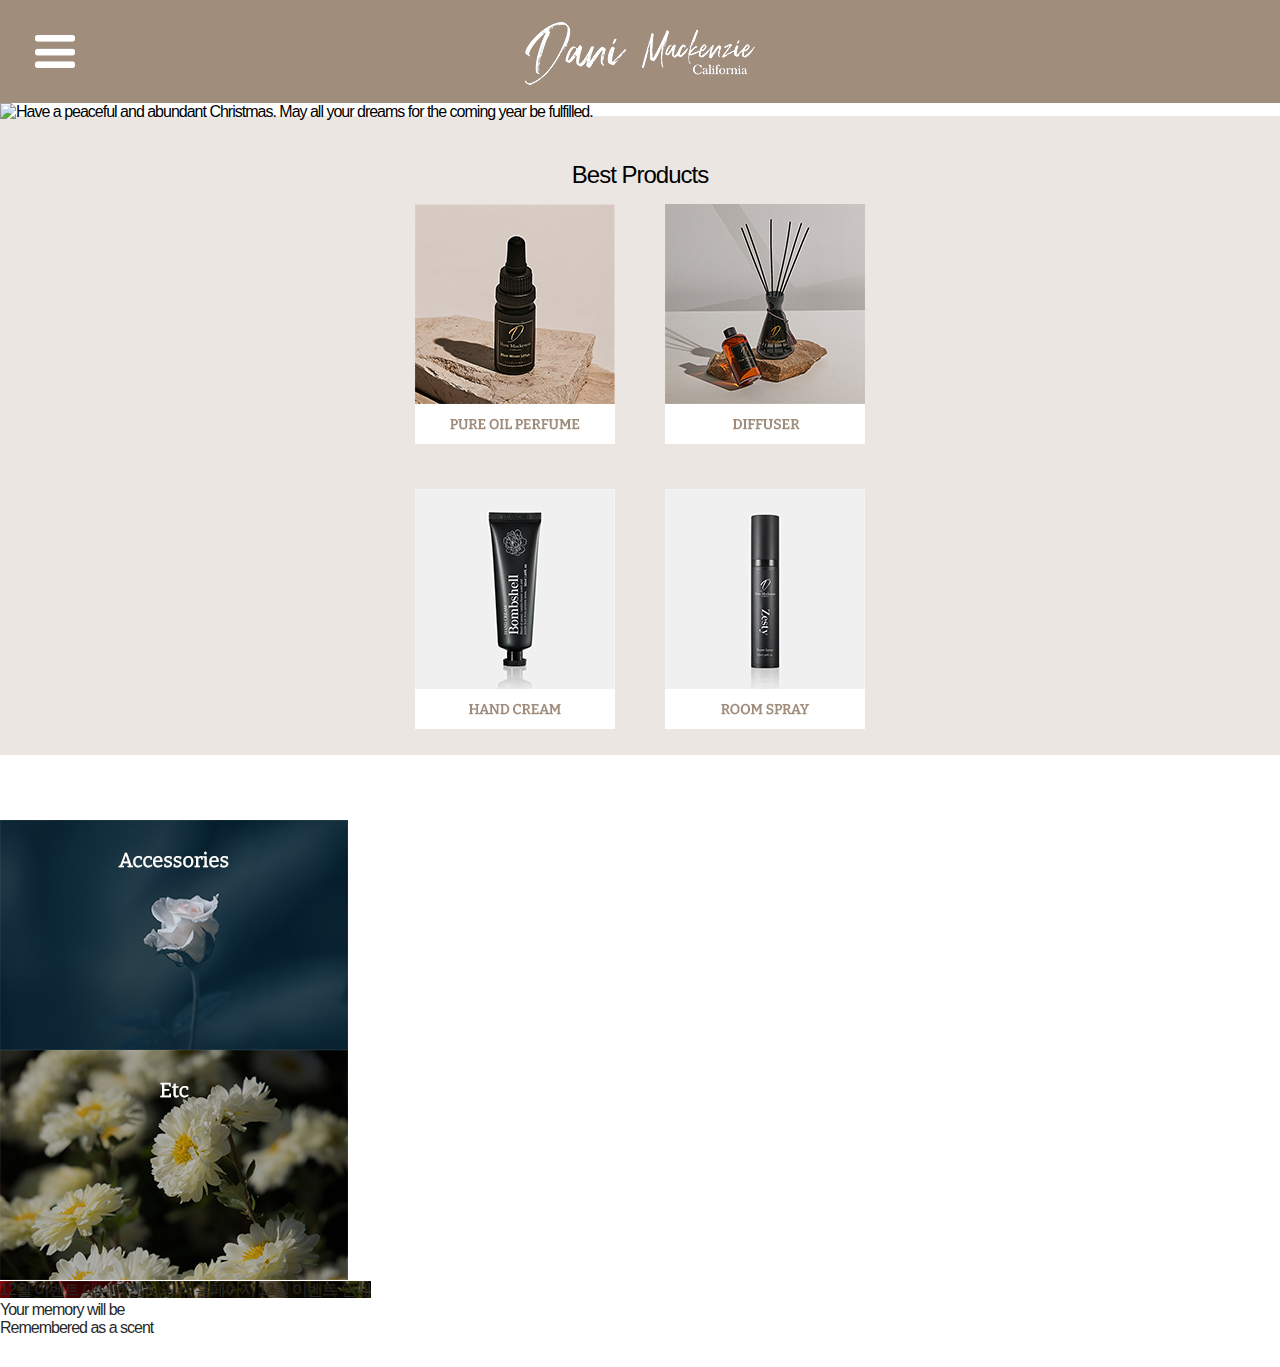
==== index.html @ 27be60c7 "첫 커밋" ====
<!DOCTYPE html>
<html lang="ko">
<head>
    <meta charset="UTF-8">
    <meta http-equiv="X-UA-Compatible" content="IE=edge">
    <meta name="viewport" content="width=device-width, initial-scale=1.0">
    <title>대니멕켄지 Dani Mackenzie</title>
    <link rel="stylesheet" type="text/css" href="css/css_reset.css">
    <link rel="stylesheet" type="text/css" href="css/main.css">
</head>
<body>
    <header id="header" class="header">
        <h1 class="logo"><a href="#">대니멕켄지</a></h1>

        <div class="gnb_wrap">
            <nav class="gnb">
                <h2 class="hide">주요메뉴</h2>
                <ul class="menu">
                    <li><a class="gnb1" href="#">SHOP</a>
                        <ul id="shop_cate">
                            <li><a href="#">Pure Oil Perfume</a></li>
                            <li><a href="#">Perfume Sampler</a></li>
                            <li><a href="#">Candles</a></li>
                            <li><a href="#">Diffuser</a></li>
                            <li><a href="#">Accessories</a></li>
                            <li><a href="#">Etc</a></li>
                            <li><a href="#">Special</a></li>
                        </ul>
                    </li>
                    <!-- <li class="more"><a href="#">더보기</a></li> -->

                    <li class="gnb2"><a href="#">STORE</a></li>
                    <li class="gnb2"><a href="#">EVENT</a></li>
                    <li class="gnb2"><a href="#">Q&A</a></li>
                </ul>
                <h2 class="hide">사용자 메뉴</h2>
                <ul class="user_menu">
                    <li><a href="#">LOGIN</a></li>
                    <li><a href="#">JOIN</a></li>
                    <li><a href="#">CART</a></li>
                    <li><a href="#">ORDER</a></li>
                </ul>

                <div class="search_box1">
                    <form name="" action="" method="">
                        <fieldset>
                            <legend class="hide">검색</legend>
                            <label for="sch_txt" class="hide">입력</label>
                            <input type="text" name="sch_txt" id="sch_txt">
                            <button type="button">검색</button>
                        </fieldset>
                    </form>
                </div>
                <a href="#none" class="gnb_exit">메뉴 닫기</a>
            </nav>
        </div>
        <a href="#none" class="gnb_btn">메뉴 열기</a>
        <!-- <section class="fixed_menu">
            <h2 class="hide">편의 메뉴</h2>
            <ul>
                <li><a href="#">메뉴 열기</a></li>
                <li><a href="#">홈</a></li>
                <li><a href="#">찜 목록</a></li>
                <li><a href="#">마이페이지</a></li>
            </ul>
        </section> -->

        <div class="search_box2">
            <form name="" action="" method="">
                <fieldset>
                    <legend class="hide">검색</legend>
                    <label for="sch2_txt" class="hide">입력</label>
                    <input type="text" name="sch2_txt" id="sch2_txt">
                    <button type="button">검색</button>
                    <div class="popular">
                        <strong>인기검색어</strong>
                        <p>
                            <a href="#">#오일</a>
                            <a href="#">#향수</a>
                            <a href="#">#메디캔들</a>
                            <a href="#">#미들캔들</a>
                            <a href="#">#디퓨저</a>
                            <a href="#">#대니멕켄지 밤쉘</a>
                        </p>
                    </div>
                    <a class="sch_exit" href="#">검색창 닫기</a>
                </fieldset>
            </form>
        </div>
        <div class="sch_menu">
            <a class="search" href="#">검색창 열기</a>
            <a class="cart" href="#">장바구니</a>
        </div>
    </header>

    <main id="content" class="content">
        <div class="main_image">
        <h2 class="hide">주요소식</h2>
        <img src="images/main_image.png" alt="Have a peaceful and abundant Christmas.
        May all your dreams for the coming year be fulfilled.">
            <!-- <p>Have a peaceful and abundant Christmas.
            May all your dreams for the coming year be fulfilled.</p> -->
        </div>

        <h2 class="hide">상품 카테고리</h2>
            <section class="b_prod">
                <h3 class="bp">Best Products</h3>
                <ul>
                    <li class="bp_1"><a href="#">PURE OIL PERFUME</a></li>
                    <li class="bp_2"><a href="#">DIFFUSER</a></li>
                    <li class="bp_3"><a href="#">HAND CREAM</a></li>
                    <li class="bp_4"><a href="#">ROOM SPRAY</a></li>
                </ul>
            </section>
        <section class="e_prod">
            <h3 class="hide">Etc Products</h3>
            <ul>
                <li class="ep_1"><a href="#">Accessories</a></li>
                <li class="ep_2"><a href="#">Etc</a></li>
            </ul>
        </section>

        <!-- div section으로 바꾸기, 이벤트 ul태그로 바꾸기 -->
        <div class="event">
        <h2 class="hide">이벤트</h2>
            <a href="#">12월 이벤트
            대니멕켄지 공식 홈페이지 12월 이벤트 안내</a>
        </div>

        <div class="b_story">
        <h2 class="hide">브랜드 스토리</h2>
            <a href="#">
            Your memory will be<br>
            Remembered as a scent</a>
        </div>
    </main>

    <footer id="footer" class="footer">
        <div class="customer">
            <h2 class="hide">고객센터</h2>
            <p>
                TEL. 02 1522 0805<br>

                MON ~ THU : 10:00 ~ 16:30<br>
                FRI : 10:00 ~ 15:30<br>
                LUNCH : 12:00 ~ 13:30<br>
                OFF : SAT, SUN, HOLIDAY
            </p>
        </div>
        
        <div class="f_info">
        <h2 class="hide">회사 정보</h2>
            <p>Company : 주식회사 예담아이엔씨</p>
            <p>CEO : 최은경</p>
            <p>Business : 734-87-00332</p>
            <address>Address : 서울특별시 성동구 연무장5가길 7 (성수동2가)</address>
            <p>반품주소 : 서울특별시 성동구 연무장5가길 7 성수역 현대테라스타워 지하 105호</p>
            <p>입금정보 : 우리은행 1005 403 351405 / (주)예담아이엔씨</p>
            <p>통신판매업신고번호 : 제2022-서울성동-00773호 개인정보관리자 : admin@yedamkorea.com</p>
            <p>고객센터 : 02-1522-0805 / 제휴문의 : dana@yedamkorea.com</p>
            <p>Copyright(c) yedamkorea.All rights reserved.</p>
        </div>

        <section class="f_link">
            <h3 class="hide">사이트 이용약관</h3>
            <ul>
                <li><a href="#">회사소개</a></li>
                <li><a href="#">공지사항</a></li>
                <li><a href="#">서비스이용약관</a></li>
                <li><a href="#">개인정보취급방침</a></li>
                <li><a href="#">사이트맵</a></li>
            </ul>
        </section>

        <section class="sns">
            <h3 class="hide">sns</h3>
            <ul>
                <li><a href="#">페이스북</a></li>
                <li><a href="#">인스타그램</a></li>
                <li><a href="#">네이버 블로그</a></li>
                <li><a href="#">카카오톡 채널</a></li>
            </ul>
        </section>
    </footer>
</body>
</html>
---- css/main.css ----
.footer{
    display:none;
}
/* 모바일 */
.header{
    /* width:767px; */
    height:103px;
    border-top:2px solid#a08d7c;
    box-sizing:border-box;
    background:#a08d7c;
    margin:auto;
    position:relative
}
.logo{
    width:230px;
    height:63px;
    margin:20px auto 0;
}
.logo a{
    display:block;
    width:230px;
    height:63px;
    background:url(../images/m_logo.png)no-repeat;
    text-indent:-9999px
}
.gnb_wrap{
    position:absolute;
    width:100%;
    height:900px;
    left:0;top:-2px;
    background:#d6c9c1;
    z-index:10;
    /* 숨기기 */
    display:none
}
.gnb_btn{
    width:40px;
    height:33px;
    background:url(../images/menu.png)no-repeat;
    text-indent:-9999px;
    position:absolute;
    left:35px;top:33px;
}
.gnb{
    margin-top:207px;
    margin-left:35px;
    margin-right:35px;
}
.gnb a{
    color:#fff
}
.menu li{
    margin-left:53px;
    font-size:26px;
    font-weight:500;
}
#shop_cate a{
    margin-left:35px;
    font-size:16px;
    color:#a08d7c;
}
.gnb2{
    margin-top:30px;
}
.user_menu{
    font-size:18px;
    font-weight:500;
    margin-top:-600px;
}
.user_menu li{
    float:left;
    margin-right:30px;
}
.search_box1{
    clear:both
}
.search_box1 fieldset{
    border:none;
    padding:0;
}
.search_box1 button{
    width:30px;
    height:30px;
    background:url(../images/search.png)no-repeat;
    text-indent:-9999px;
    border:0 none;
    position:relative;
    top:-40px;
    float:right;
}
.search_box1 input{
    margin-top:60px;
    width:100%;
    height:40px;
    font-size:14px;
    box-sizing:border-box;
    background:#d6c9c1;
    border:0 none;
    border-bottom:2px solid#fff;
    outline:0 none
}
.gnb_exit{
    display:block;
    width:35px;
    height:35px;
    background:url(../images/exit.png)no-repeat;
    text-indent:-9999px;
    position:relative;
    top:-160px;
    float:right;
}

.search_box2{
    width:100%;
    margin-top:18px;
}
.search_box2 form{
    width:100%;
    height:210px;
    background:#fff;
    /* 숨기기 */
    display:none;
}
.search_box2 fieldset{
    border:none;
    padding:0;
    margin-left:60px;
    margin-right:60px;
}
.search_box2 input{
    width:100%;
    height:40px;
    font-size:14px;
    box-sizing:border-box;
    border:0 none;
    border-bottom:2px solid#000;
    outline:0 none;
    margin-top:60px;

}
.search_box2 button{
    width:30px;
    height:30px;
    background:url(../images/search_black.png)no-repeat;
    text-indent:-9999px;
    border:0 none;
    /* margin-left:10px; */
    cursor:pointer;
    float:right;
    position:relative;
    top:-35px;
}
.popular{
    margin-top:20px;
    margin-left:60px;
}
.popular p{
    margin-top:10px;
}
.popular a{
    margin-left:20px;
}
.sch_exit{
    display:block;
    width:20px;
    height:20px;
    background:url(../images/exit_black.png)no-repeat;
    text-indent:-9999px;
    background-size:cover;
    position:absolute;
    margin-top:-155px;
    right:35px
}
.sch_menu{
    position:relative;
    top:-275px;
    float:right;
}
.search{
    display:block;
    width:30px;
    height:30px;
    background:url(../images/search.png)no-repeat;
    text-indent:-9999px;
    border:0 none;
    cursor:pointer;
    margin-right:30px;
    float:left;
}
.cart{
    display:block;
    width:30px;
    height:30px;
    background:url(../images/m_cart.png)no-repeat;
    text-indent:-9999px;
    float:left;
    margin-right:35px;
}
.content{
    clear:both;
    width:100%;
    margin:auto;
    position: relative;
    top:-30px
}
.main_image img{
    width:100%
}
.b_prod{
    width:100%;
    height:639px;
    background:#ece6e3;
    margin-top:-5px;
    margin-bottom:65px;
}
.b_prod h3{
    padding:45px 0 15px 0;
    font-size:24px;
    font-weight:500;
    text-align:center
}
.b_prod ul{
    width:450px;
    margin:auto;
}
.bp_1{
    width:200px;
    height:240px;
    background:url(../images/bp_1.jpg)no-repeat;
    text-indent:-9999px;
    margin-right:50px;
    float:left
}
.bp_2{
    width:200px;
    height:240px;
    background:url(../images/bp_2.jpg)no-repeat;
    text-indent:-9999px;
    float:left
}
.bp_3{
    width:200px;
    height:240px;
    background:url(../images/bp_3.jpg)no-repeat;
    text-indent:-9999px;
    margin-top:45px;
    margin-right:50px;
    float:left
}
.bp_4{
    width:200px;
    height:240px;
    background:url(../images/bp_4.jpg)no-repeat;
    text-indent:-9999px;
    margin-top:45px;
    float:left
}
.ep_1{
    width:348px;
    height:230px;
    background:url(../images/ep_1.jpg)no-repeat;
    text-indent:-9999px;
}
.ep_2{
    width:348px;
    height:230px;
    background:url(../images/ep_2.jpg)no-repeat;
    text-indent:-9999px;
}
.event a{
    width:696px;
    height:451px;
    background:url(../images/event1.jpg)no-repeat;
    text-indent:-9999px;
}
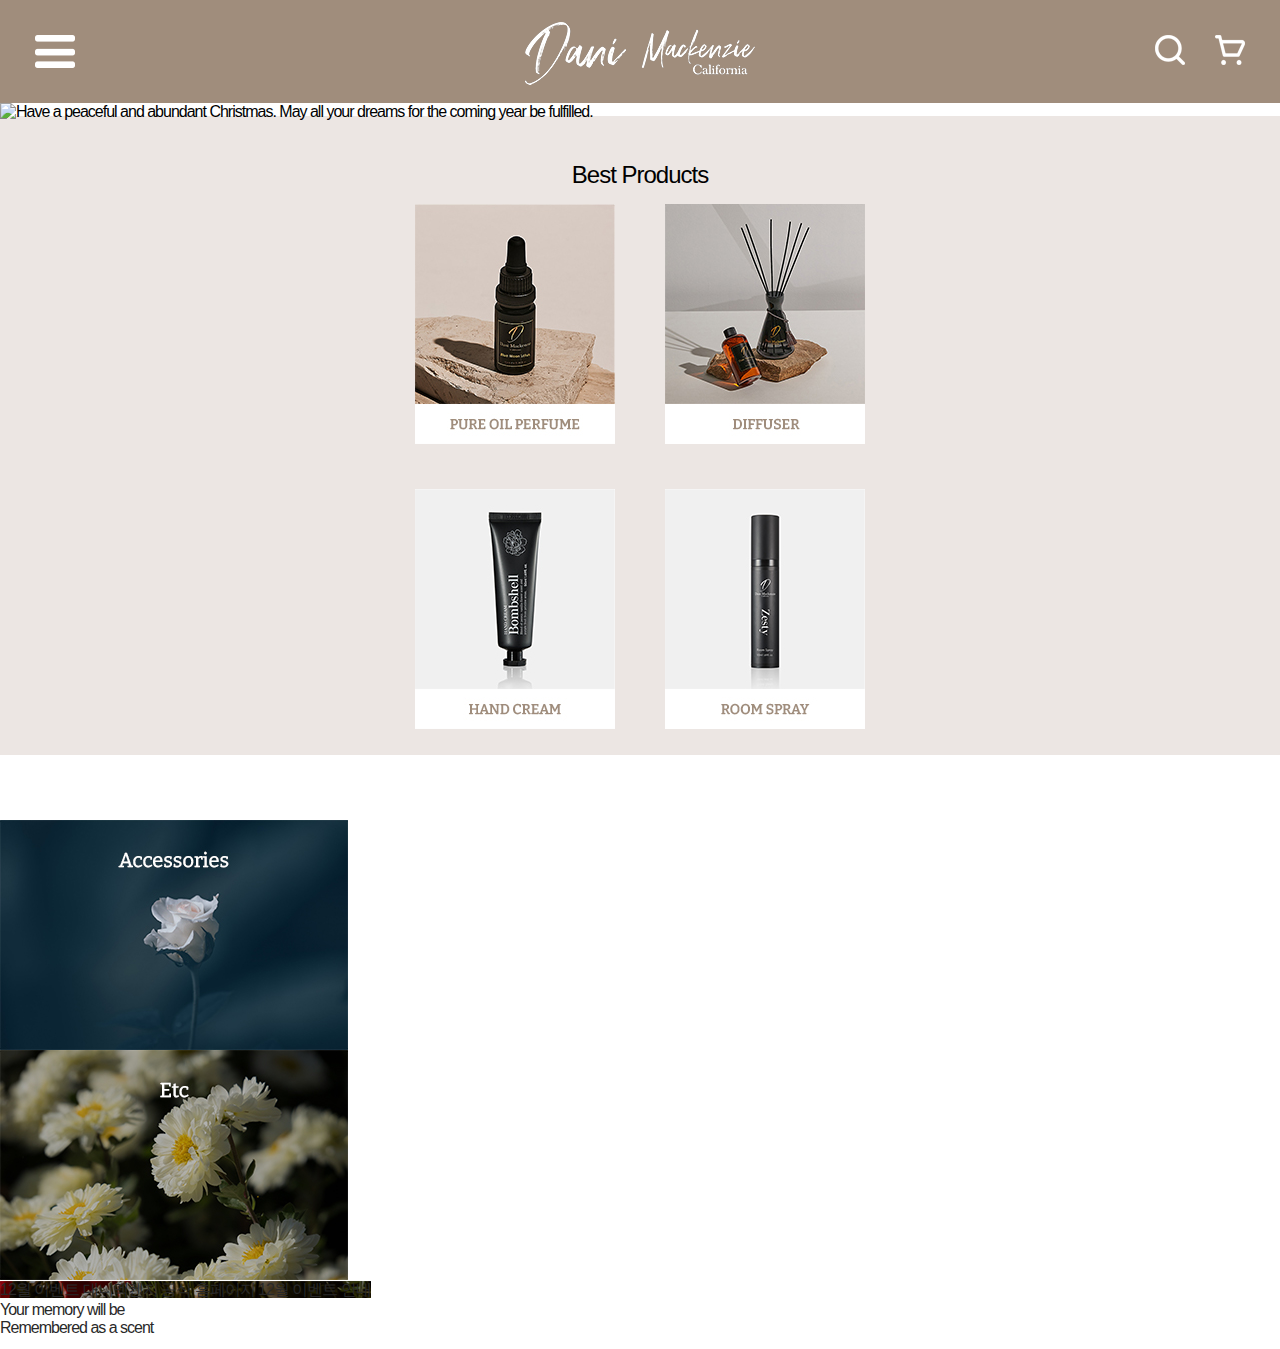
==== commit 9674f0e9: "header수정" ====
--- a/index.html
+++ b/index.html
@@ -64,7 +64,10 @@
                 <li><a href="#">마이페이지</a></li>
             </ul>
         </section> -->
-
+        <div class="sch_menu">
+            <a class="search" href="#">검색창 열기</a>
+            <a class="cart" href="#">장바구니</a>
+        </div>
         <div class="search_box2">
             <form name="" action="" method="">
                 <fieldset>
@@ -87,10 +90,7 @@
                 </fieldset>
             </form>
         </div>
-        <div class="sch_menu">
-            <a class="search" href="#">검색창 열기</a>
-            <a class="cart" href="#">장바구니</a>
-        </div>
+
     </header>
 
     <main id="content" class="content">
--- a/css/main.css
+++ b/css/main.css
@@ -109,7 +109,31 @@
     top:-160px;
     float:right;
 }
-
+.sch_menu{
+    position:relative;
+    top:-50px;
+    float:right;
+}
+.search{
+    display:block;
+    width:30px;
+    height:30px;
+    background:url(../images/search.png)no-repeat;
+    text-indent:-9999px;
+    border:0 none;
+    cursor:pointer;
+    margin-right:30px;
+    float:left;
+}
+.cart{
+    display:block;
+    width:30px;
+    height:30px;
+    background:url(../images/m_cart.png)no-repeat;
+    text-indent:-9999px;
+    float:left;
+    margin-right:35px;
+}
 .search_box2{
     width:100%;
     margin-top:18px;
@@ -171,37 +195,14 @@
     margin-top:-155px;
     right:35px
 }
-.sch_menu{
-    position:relative;
-    top:-275px;
-    float:right;
-}
-.search{
-    display:block;
-    width:30px;
-    height:30px;
-    background:url(../images/search.png)no-repeat;
-    text-indent:-9999px;
-    border:0 none;
-    cursor:pointer;
-    margin-right:30px;
-    float:left;
-}
-.cart{
-    display:block;
-    width:30px;
-    height:30px;
-    background:url(../images/m_cart.png)no-repeat;
-    text-indent:-9999px;
-    float:left;
-    margin-right:35px;
-}
+
 .content{
     clear:both;
     width:100%;
     margin:auto;
     position: relative;
-    top:-30px
+    z-index:-1;
+    top:-12px
 }
 .main_image img{
     width:100%
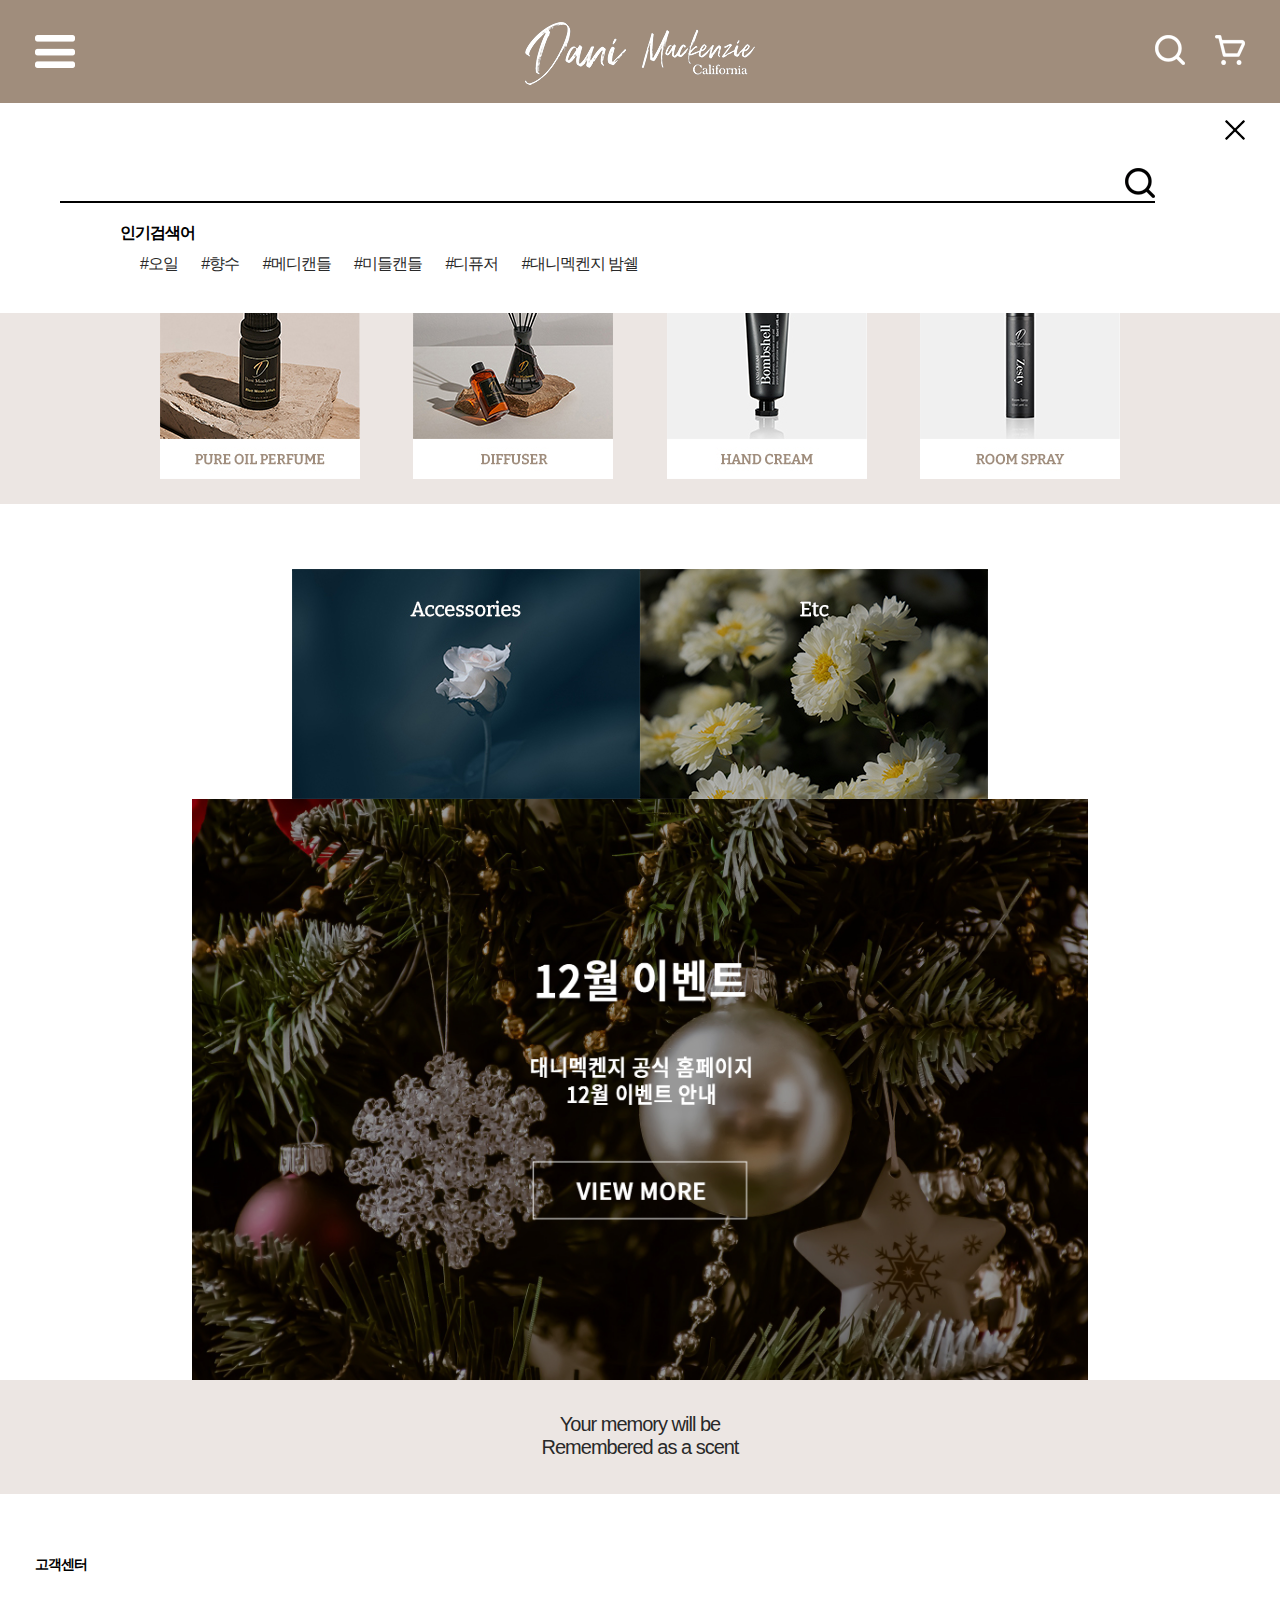
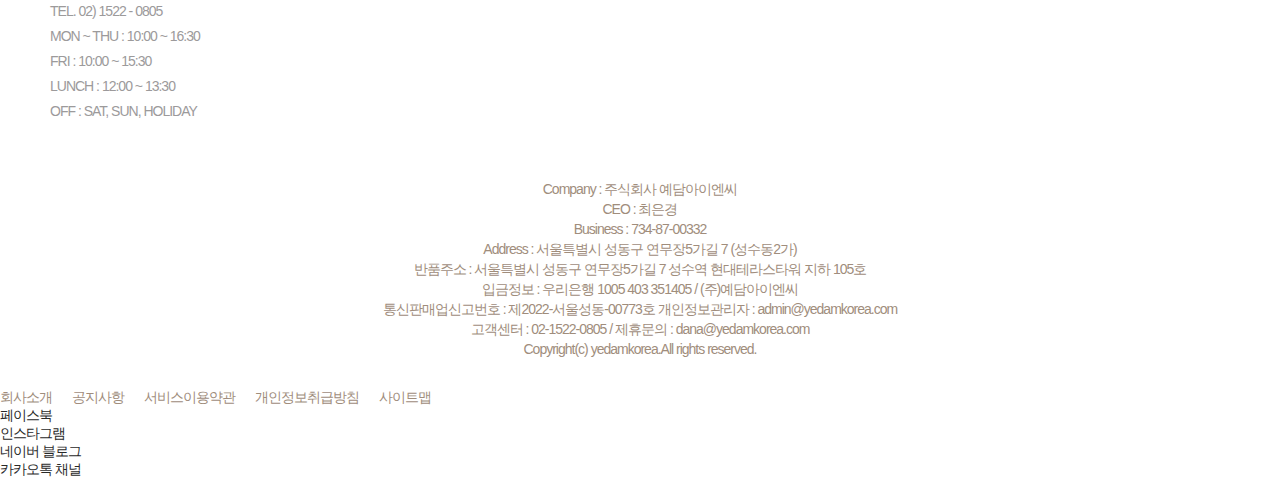
==== commit 2033a2c7: "footer 작업 중" ====
--- a/index.html
+++ b/index.html
@@ -96,56 +96,68 @@
     <main id="content" class="content">
         <div class="main_image">
         <h2 class="hide">주요소식</h2>
-        <img src="images/main_image.png" alt="Have a peaceful and abundant Christmas.
-        May all your dreams for the coming year be fulfilled.">
+        <a href="#"><img src="images/main_image.png" alt="Have a peaceful and abundant Christmas.
+        May all your dreams for the coming year be fulfilled."></a>
             <!-- <p>Have a peaceful and abundant Christmas.
             May all your dreams for the coming year be fulfilled.</p> -->
         </div>
 
         <h2 class="hide">상품 카테고리</h2>
-            <section class="b_prod">
-                <h3 class="bp">Best Products</h3>
+        <section class="b_prod">
+            <h3 class="bp">Best Products</h3>
+            <ul>
+                <li><a href="#" class="bp_1">PURE OIL PERFUME</a></li>
+                <li><a href="#" class="bp_2">DIFFUSER</a></li>
+                <li><a href="#" class="bp_3">HAND CREAM</a></li>
+                <li><a href="#" class="bp_4">ROOM SPRAY</a></li>
+            </ul>
+        </section>
+        <div class="e_wrap">
+            <section class="e_prod">
+                <h3 class="hide">Etc Products</h3>
                 <ul>
-                    <li class="bp_1"><a href="#">PURE OIL PERFUME</a></li>
-                    <li class="bp_2"><a href="#">DIFFUSER</a></li>
-                    <li class="bp_3"><a href="#">HAND CREAM</a></li>
-                    <li class="bp_4"><a href="#">ROOM SPRAY</a></li>
+                    <li><a href="#" class="ep_1">Accessories</a></li>
+                    <li><a href="#" class="ep_2">Etc</a></li>
                 </ul>
             </section>
-        <section class="e_prod">
-            <h3 class="hide">Etc Products</h3>
-            <ul>
-                <li class="ep_1"><a href="#">Accessories</a></li>
-                <li class="ep_2"><a href="#">Etc</a></li>
-            </ul>
-        </section>
-
-        <!-- div section으로 바꾸기, 이벤트 ul태그로 바꾸기 -->
-        <div class="event">
-        <h2 class="hide">이벤트</h2>
-            <a href="#">12월 이벤트
-            대니멕켄지 공식 홈페이지 12월 이벤트 안내</a>
+            <!-- div section으로 바꾸기, 이벤트 ul태그로 바꾸기 -->
+            <section class="event">
+                <h2 class="hide">이벤트</h2>
+                <ul>
+                    <li><a href="#" class="event_1"><img src="images/event01.jpg" alt="12월 이벤트
+                        대니멕켄지 공식 홈페이지 12월 이벤트 안내"></a></li>
+                    <li><a href="#" class="event_2"><img src="images/event02.jpg" alt="멤버십 혜택 안내
+                        대니멕켄지 공식 홈페이지 멤버십 혜택 안내"></a></li>
+                </ul>
+                <!-- <ul>
+                    <li><a href="#" class="event_1">12월 이벤트
+                        대니멕켄지 공식 홈페이지 12월 이벤트 안내</a></li>
+                    <li><a href="#" class="event_2">멤버십 혜택 안내
+                        대니멕켄지 공식 홈페이지 멤버십 혜택 안내</a></li>
+                </ul> -->
+            </section>
         </div>
 
         <div class="b_story">
         <h2 class="hide">브랜드 스토리</h2>
-            <a href="#">
+            <p><a href="#">
             Your memory will be<br>
-            Remembered as a scent</a>
+            Remembered as a scent</a></p>
         </div>
     </main>
 
     <footer id="footer" class="footer">
         <div class="customer">
-            <h2 class="hide">고객센터</h2>
-            <p>
-                TEL. 02 1522 0805<br>
-
-                MON ~ THU : 10:00 ~ 16:30<br>
-                FRI : 10:00 ~ 15:30<br>
-                LUNCH : 12:00 ~ 13:30<br>
-                OFF : SAT, SUN, HOLIDAY
-            </p>
+            <h2 class="cs">고객센터</h2>
+            <ul>
+                <li><a href="tel:15440805">TEL. 02) 1522 - 0805</a></li>
+                <li><p>MON ~ THU : 10:00 ~ 16:30</p></li>
+                <li><p>FRI : 10:00 ~ 15:30</p></li>
+                <li><p>LUNCH : 12:00 ~ 13:30</p></li>
+                <li><p>OFF : SAT, SUN, HOLIDAY</p></li>
+            </ul>
+            <!-- <a href="#none">열기</a>
+            <a href="#none">닫기</a> -->
         </div>
         
         <div class="f_info">
--- a/css/main.css
+++ b/css/main.css
@@ -1,5 +1,5 @@
 .footer{
-    display:none;
+    /* display:none; */
 }
 /* 모바일 */
 .header{
@@ -86,7 +86,9 @@
     border:0 none;
     position:relative;
     top:-40px;
+    cursor:pointer;
     float:right;
+
 }
 .search_box1 input{
     margin-top:60px;
@@ -121,7 +123,6 @@
     background:url(../images/search.png)no-repeat;
     text-indent:-9999px;
     border:0 none;
-    cursor:pointer;
     margin-right:30px;
     float:left;
 }
@@ -142,8 +143,10 @@
     width:100%;
     height:210px;
     background:#fff;
+    position: relative;
+    z-index:1;
     /* 숨기기 */
-    display:none;
+    /* display:none; */
 }
 .search_box2 fieldset{
     border:none;
@@ -201,76 +204,160 @@
     width:100%;
     margin:auto;
     position: relative;
-    z-index:-1;
+    /* z-index:-1; */
     top:-12px
 }
 .main_image img{
     width:100%
 }
 .b_prod{
-    width:100%;
-    height:639px;
     background:#ece6e3;
     margin-top:-5px;
     margin-bottom:65px;
 }
 .b_prod h3{
-    padding:45px 0 15px 0;
+    padding:45px 0 25px 0;
     font-size:24px;
     font-weight:500;
     text-align:center
 }
 .b_prod ul{
-    width:450px;
     margin:auto;
+    text-align:center
+}
+.b_prod li{
+    display:inline-block;
+    margin:25px
 }
 .bp_1{
+    display:block;
     width:200px;
     height:240px;
     background:url(../images/bp_1.jpg)no-repeat;
     text-indent:-9999px;
-    margin-right:50px;
-    float:left
+
 }
 .bp_2{
+    display:block;
     width:200px;
     height:240px;
     background:url(../images/bp_2.jpg)no-repeat;
     text-indent:-9999px;
-    float:left
+
 }
 .bp_3{
+    display:block;
     width:200px;
     height:240px;
     background:url(../images/bp_3.jpg)no-repeat;
     text-indent:-9999px;
-    margin-top:45px;
-    margin-right:50px;
-    float:left
+
+
 }
 .bp_4{
+    display:block;
     width:200px;
     height:240px;
     background:url(../images/bp_4.jpg)no-repeat;
     text-indent:-9999px;
-    margin-top:45px;
-    float:left
+
+}
+.e_prod{
+    clear:both;
+    font-size: 0;
+    letter-spacing: 0;
+    word-spacing: 0;
+}
+.e_prod ul{
+    text-align:center;
+}
+.e_prod li{
+    display:inline-block;
+    
 }
 .ep_1{
+    display:block;
     width:348px;
     height:230px;
-    background:url(../images/ep_1.jpg)no-repeat;
-    text-indent:-9999px;
+    background:url(../images/ep_1.jpg)no-repeat center;
+    text-indent:-9999px
 }
 .ep_2{
+    display:block;
     width:348px;
     height:230px;
-    background:url(../images/ep_2.jpg)no-repeat;
-    text-indent:-9999px;
-}
-.event a{
+    background:url(../images/ep_2.jpg)no-repeat center;
+    text-indent:-9999px
+}
+.event{
+    clear:both;
+    /* width:50%; */
+    text-align:center;
+    margin:0 auto;
+}
+/* .event_1{
     width:696px;
     height:451px;
     background:url(../images/event1.jpg)no-repeat;
     text-indent:-9999px;
 }
+.event_2{
+    width:696px;
+    height:451px;
+    background:url(../images/event2.jpg)no-repeat;
+    text-indent:-9999px
+}
+ */
+.event_1 img{
+    max-width: 100%;
+    width:70%;
+}
+.event_2{
+    display:none
+}
+.b_story{
+    margin-top:-4px;
+    height:114px;
+    background:#ece6e3;
+}
+.b_story p{
+    font-size:20px;
+    font-weight:500;
+    text-align:center;
+    padding:33px 0;
+}
+.footer{
+    margin-top:50px;
+    font-size:14px;
+}
+.cs{
+    font-size:14px;
+    margin-left:35px
+}
+.customer ul{
+    color:#9c9a9b;
+    padding:25px 0 25px 50px
+}
+.customer li{
+    line-height:25px;
+}
+.customer li a{
+    color:#9c9a9b;
+}
+.f_info{
+    margin-top:30px;
+    color:#a08d7c;
+    text-align:center;
+    line-height:20px
+}
+.f_link{
+    margin-top:30px;
+    text-align:center
+}
+.f_link ul{
+    display:flex;
+}
+.f_link li a{
+    color:#a08d7c;
+    margin-right:20px;
+}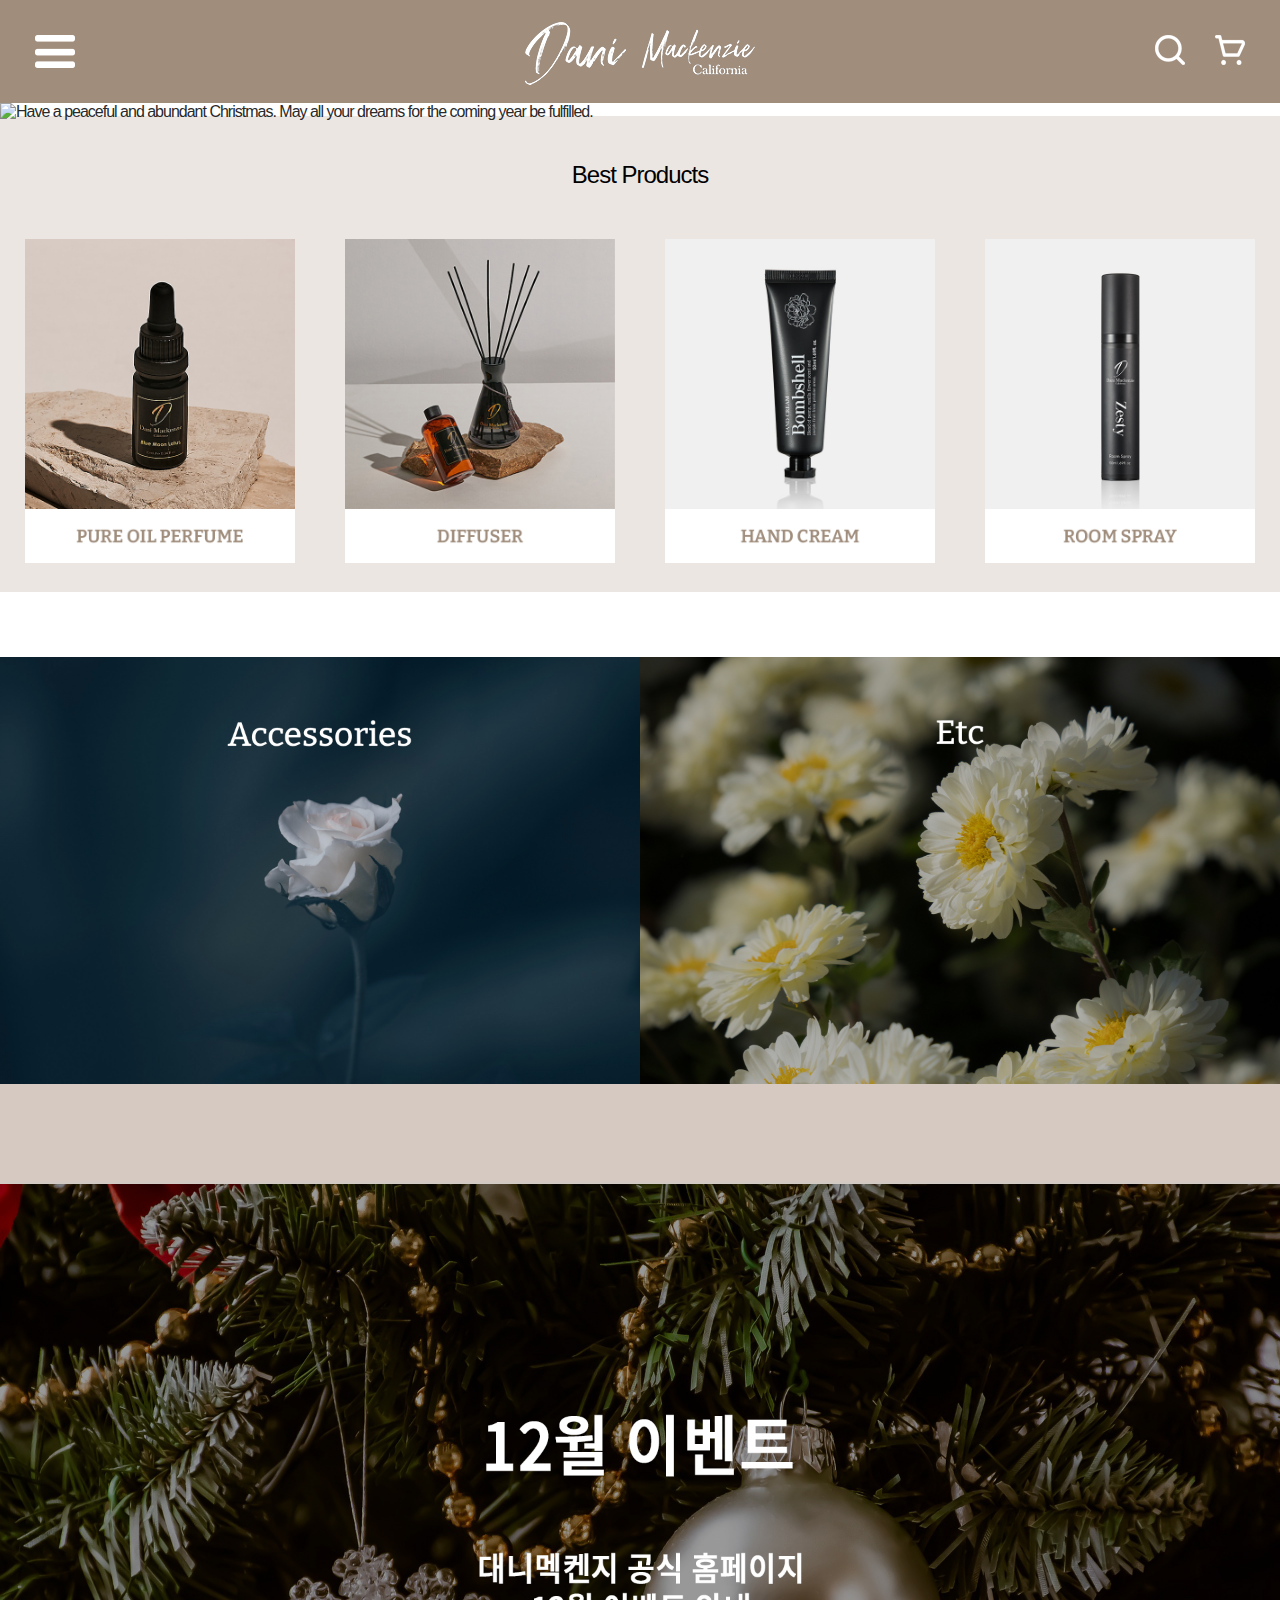
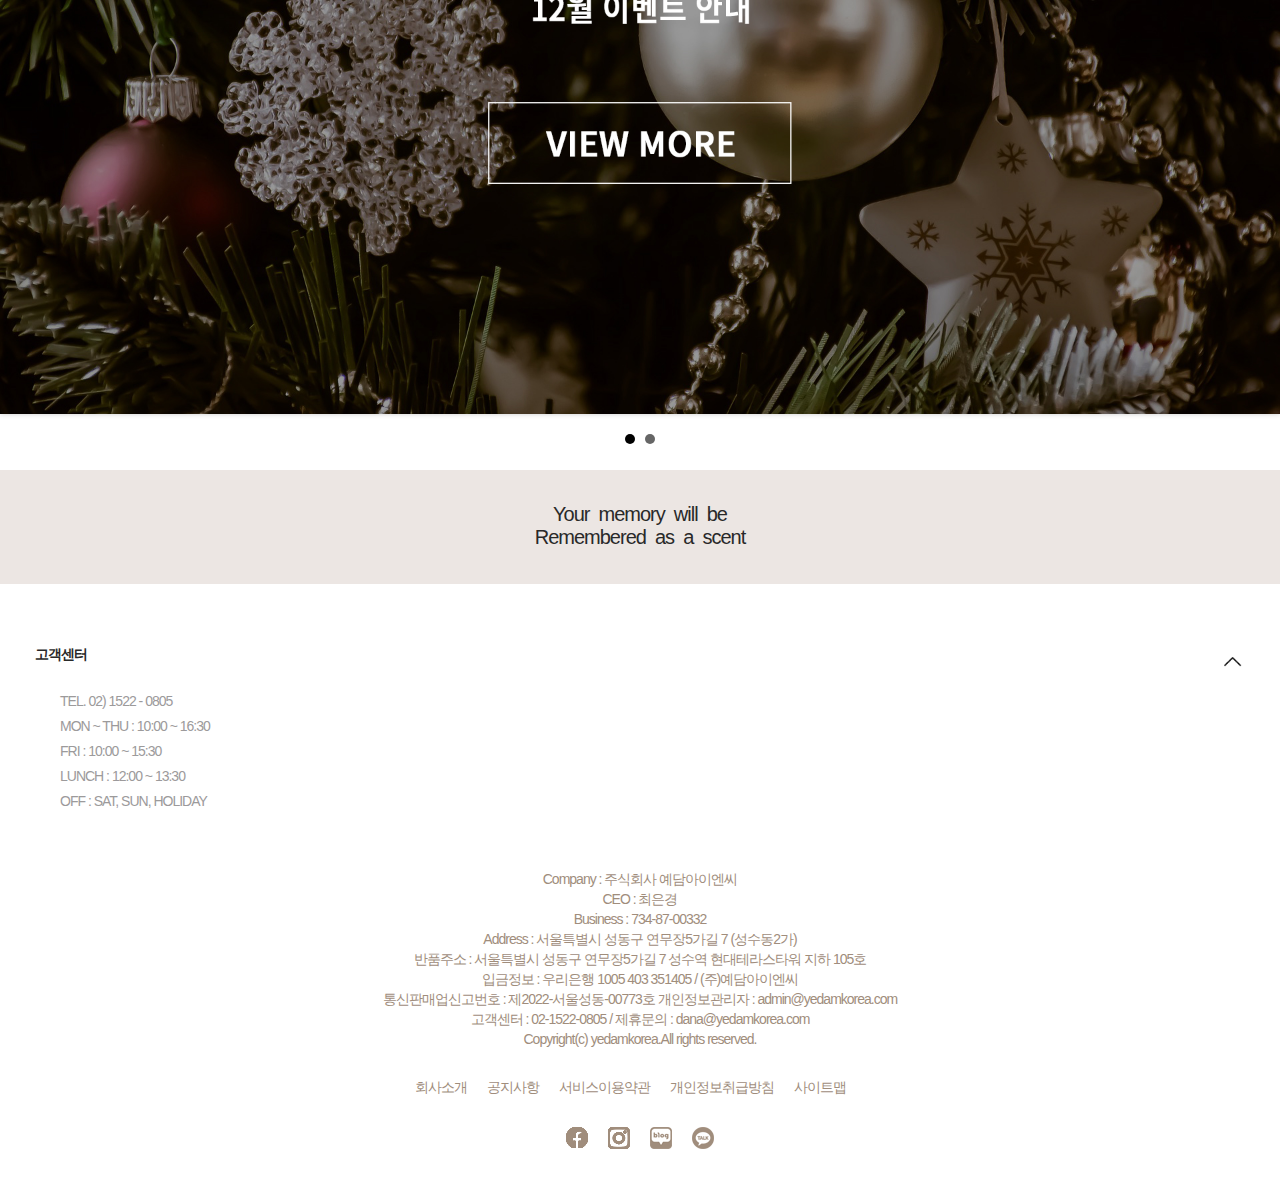
==== commit 58342f6a: "메인홈 css,js작업" ====
--- a/index.html
+++ b/index.html
@@ -7,6 +7,10 @@
     <title>대니멕켄지 Dani Mackenzie</title>
     <link rel="stylesheet" type="text/css" href="css/css_reset.css">
     <link rel="stylesheet" type="text/css" href="css/main.css">
+    <link rel="stylesheet" type="text/css" href="css/jquery.bxslider.css">
+    <script src="js/jquery-3.6.1.min.js"></script>
+    <script src="js/main.js"></script>
+    <script src="js/jquery.bxslider.js"></script>
 </head>
 <body>
     <header id="header" class="header">
@@ -98,51 +102,47 @@
         <h2 class="hide">주요소식</h2>
         <a href="#"><img src="images/main_image.png" alt="Have a peaceful and abundant Christmas.
         May all your dreams for the coming year be fulfilled."></a>
-            <!-- <p>Have a peaceful and abundant Christmas.
-            May all your dreams for the coming year be fulfilled.</p> -->
+
         </div>
 
         <h2 class="hide">상품 카테고리</h2>
         <section class="b_prod">
             <h3 class="bp">Best Products</h3>
             <ul>
-                <li><a href="#" class="bp_1">PURE OIL PERFUME</a></li>
-                <li><a href="#" class="bp_2">DIFFUSER</a></li>
-                <li><a href="#" class="bp_3">HAND CREAM</a></li>
-                <li><a href="#" class="bp_4">ROOM SPRAY</a></li>
+                <li><a href="#" class="bp_1"><img src="images/bp01.jpg" alt="PURE OIL PERFUME"></a></li>
+                <li><a href="#" class="bp_2"><img src="images/bp02.jpg" alt="DIFFUSER"></a></li>
+                <li><a href="#" class="bp_3"><img src="images/bp03.jpg" alt="HAND CREAM"></a></li>
+                <li><a href="#" class="bp_4"><img src="images/bp04.jpg" alt="ROOM SPRAY"></a></li>
             </ul>
+
         </section>
         <div class="e_wrap">
             <section class="e_prod">
                 <h3 class="hide">Etc Products</h3>
                 <ul>
-                    <li><a href="#" class="ep_1">Accessories</a></li>
-                    <li><a href="#" class="ep_2">Etc</a></li>
+                    <li><a href="#" class="ep_1"><img src="images/ep01.jpg" alt="Accessories"></a></li>
+                    <li><a href="#" class="ep_2"><img src="images/ep02.jpg" alt="Etc"></a></li>
                 </ul>
             </section>
-            <!-- div section으로 바꾸기, 이벤트 ul태그로 바꾸기 -->
+
             <section class="event">
+                <div class="e_line"></div>
                 <h2 class="hide">이벤트</h2>
                 <ul>
-                    <li><a href="#" class="event_1"><img src="images/event01.jpg" alt="12월 이벤트
+                    <li><a href="#" class="event_1"><img src="images/event1.jpg" alt="12월 이벤트
                         대니멕켄지 공식 홈페이지 12월 이벤트 안내"></a></li>
-                    <li><a href="#" class="event_2"><img src="images/event02.jpg" alt="멤버십 혜택 안내
+                    <li><a href="#" class="event_2"><img src="images/event2.jpg" alt="멤버십 혜택 안내
                         대니멕켄지 공식 홈페이지 멤버십 혜택 안내"></a></li>
                 </ul>
-                <!-- <ul>
-                    <li><a href="#" class="event_1">12월 이벤트
-                        대니멕켄지 공식 홈페이지 12월 이벤트 안내</a></li>
-                    <li><a href="#" class="event_2">멤버십 혜택 안내
-                        대니멕켄지 공식 홈페이지 멤버십 혜택 안내</a></li>
-                </ul> -->
+
             </section>
         </div>
 
         <div class="b_story">
         <h2 class="hide">브랜드 스토리</h2>
             <p><a href="#">
-            Your memory will be<br>
-            Remembered as a scent</a></p>
+            Your&nbsp; memory&nbsp; will&nbsp; be<br>
+            Remembered&nbsp; as&nbsp; a&nbsp; scent</a></p>
         </div>
     </main>
 
@@ -156,8 +156,6 @@
                 <li><p>LUNCH : 12:00 ~ 13:30</p></li>
                 <li><p>OFF : SAT, SUN, HOLIDAY</p></li>
             </ul>
-            <!-- <a href="#none">열기</a>
-            <a href="#none">닫기</a> -->
         </div>
         
         <div class="f_info">
@@ -187,10 +185,10 @@
         <section class="sns">
             <h3 class="hide">sns</h3>
             <ul>
-                <li><a href="#">페이스북</a></li>
-                <li><a href="#">인스타그램</a></li>
-                <li><a href="#">네이버 블로그</a></li>
-                <li><a href="#">카카오톡 채널</a></li>
+                <li><a href="#" class="sns1"><img src="images/f_face_book.png" src="페이스북"></a></li>
+                <li><a href="#" class="sns2"><img src="images/f_insta.png" src="인스타그램"></a></li>
+                <li><a href="#" class="sns3"><img src="images/f_naver.png" src="네이버 블로그"></a></li>
+                <li><a href="#" class="sns4"><img src="images/f_kakao.png" src="카카오톡 채널"></a></li>
             </ul>
         </section>
     </footer>
--- a/css/main.css
+++ b/css/main.css
@@ -138,6 +138,8 @@
 .search_box2{
     width:100%;
     margin-top:18px;
+    /* 숨기기 */
+    display:none;
 }
 .search_box2 form{
     width:100%;
@@ -145,7 +147,7 @@
     background:#fff;
     position: relative;
     z-index:1;
-    /* 숨기기 */
+    /* 숨기기 아이콘 사라지면 이걸로 바꿔서 jquery 해보기 */
     /* display:none; */
 }
 .search_box2 fieldset{
@@ -223,44 +225,21 @@
 }
 .b_prod ul{
     margin:auto;
-    text-align:center
+    text-align:center;
+    display:flex;
 }
 .b_prod li{
     display:inline-block;
-    margin:25px
-}
-.bp_1{
-    display:block;
-    width:200px;
-    height:240px;
-    background:url(../images/bp_1.jpg)no-repeat;
-    text-indent:-9999px;
-
-}
-.bp_2{
-    display:block;
-    width:200px;
-    height:240px;
-    background:url(../images/bp_2.jpg)no-repeat;
-    text-indent:-9999px;
-
-}
-.bp_3{
-    display:block;
-    width:200px;
-    height:240px;
-    background:url(../images/bp_3.jpg)no-repeat;
-    text-indent:-9999px;
-
-
-}
-.bp_4{
-    display:block;
-    width:200px;
-    height:240px;
-    background:url(../images/bp_4.jpg)no-repeat;
-    text-indent:-9999px;
-
+    margin:25px;
+    width:70%;
+}
+.b_prod img{
+    width:100%
+}
+.e_line{
+    width:100%;
+    height:100px;
+    background:#d6c9c1;
 }
 .e_prod{
     clear:both;
@@ -273,21 +252,10 @@
 }
 .e_prod li{
     display:inline-block;
-    
-}
-.ep_1{
-    display:block;
-    width:348px;
-    height:230px;
-    background:url(../images/ep_1.jpg)no-repeat center;
-    text-indent:-9999px
-}
-.ep_2{
-    display:block;
-    width:348px;
-    height:230px;
-    background:url(../images/ep_2.jpg)no-repeat center;
-    text-indent:-9999px
+    width:50%;
+}
+.e_prod img{
+    width:100%;
 }
 .event{
     clear:both;
@@ -295,25 +263,14 @@
     text-align:center;
     margin:0 auto;
 }
-/* .event_1{
-    width:696px;
-    height:451px;
-    background:url(../images/event1.jpg)no-repeat;
-    text-indent:-9999px;
-}
-.event_2{
-    width:696px;
-    height:451px;
-    background:url(../images/event2.jpg)no-repeat;
-    text-indent:-9999px
-}
- */
 .event_1 img{
     max-width: 100%;
-    width:70%;
-}
-.event_2{
-    display:none
+    width:100%;
+}
+.event_2 img{
+    max-width: 100%;
+    width:100%;
+    /* display:none */
 }
 .b_story{
     margin-top:-4px;
@@ -331,12 +288,34 @@
     font-size:14px;
 }
 .cs{
+    display:block;
+    position:relative;
+    color:#292929;
     font-size:14px;
     margin-left:35px
 }
+.cs::after{
+    content:"";
+    text-align:center;
+    transform:rotate(-180deg);
+    transition:transform 120ms 200ms ease-out;
+    display:block;
+    position:absolute;
+    right:35px;
+    top:10px;
+    width:23px;
+    height:13px;
+    background:url(../images/cs_down.png)no-repeat 50% 50%;
+    background-size:auto 10px;
+}
+.on::after{
+    transform:rotate(0deg);
+    transition:transform 120ms 200ms ease-out;
+}
 .customer ul{
     color:#9c9a9b;
-    padding:25px 0 25px 50px
+    padding:25px 0 25px 60px;
+    /* display:none; */
 }
 .customer li{
     line-height:25px;
@@ -352,12 +331,19 @@
 }
 .f_link{
     margin-top:30px;
-    text-align:center
 }
 .f_link ul{
     display:flex;
+    justify-content:center;
 }
 .f_link li a{
     color:#a08d7c;
     margin-right:20px;
+}
+.sns ul{
+    display:flex;
+    justify-content:center;
+}
+.sns li{
+    padding:30px 10px;
 }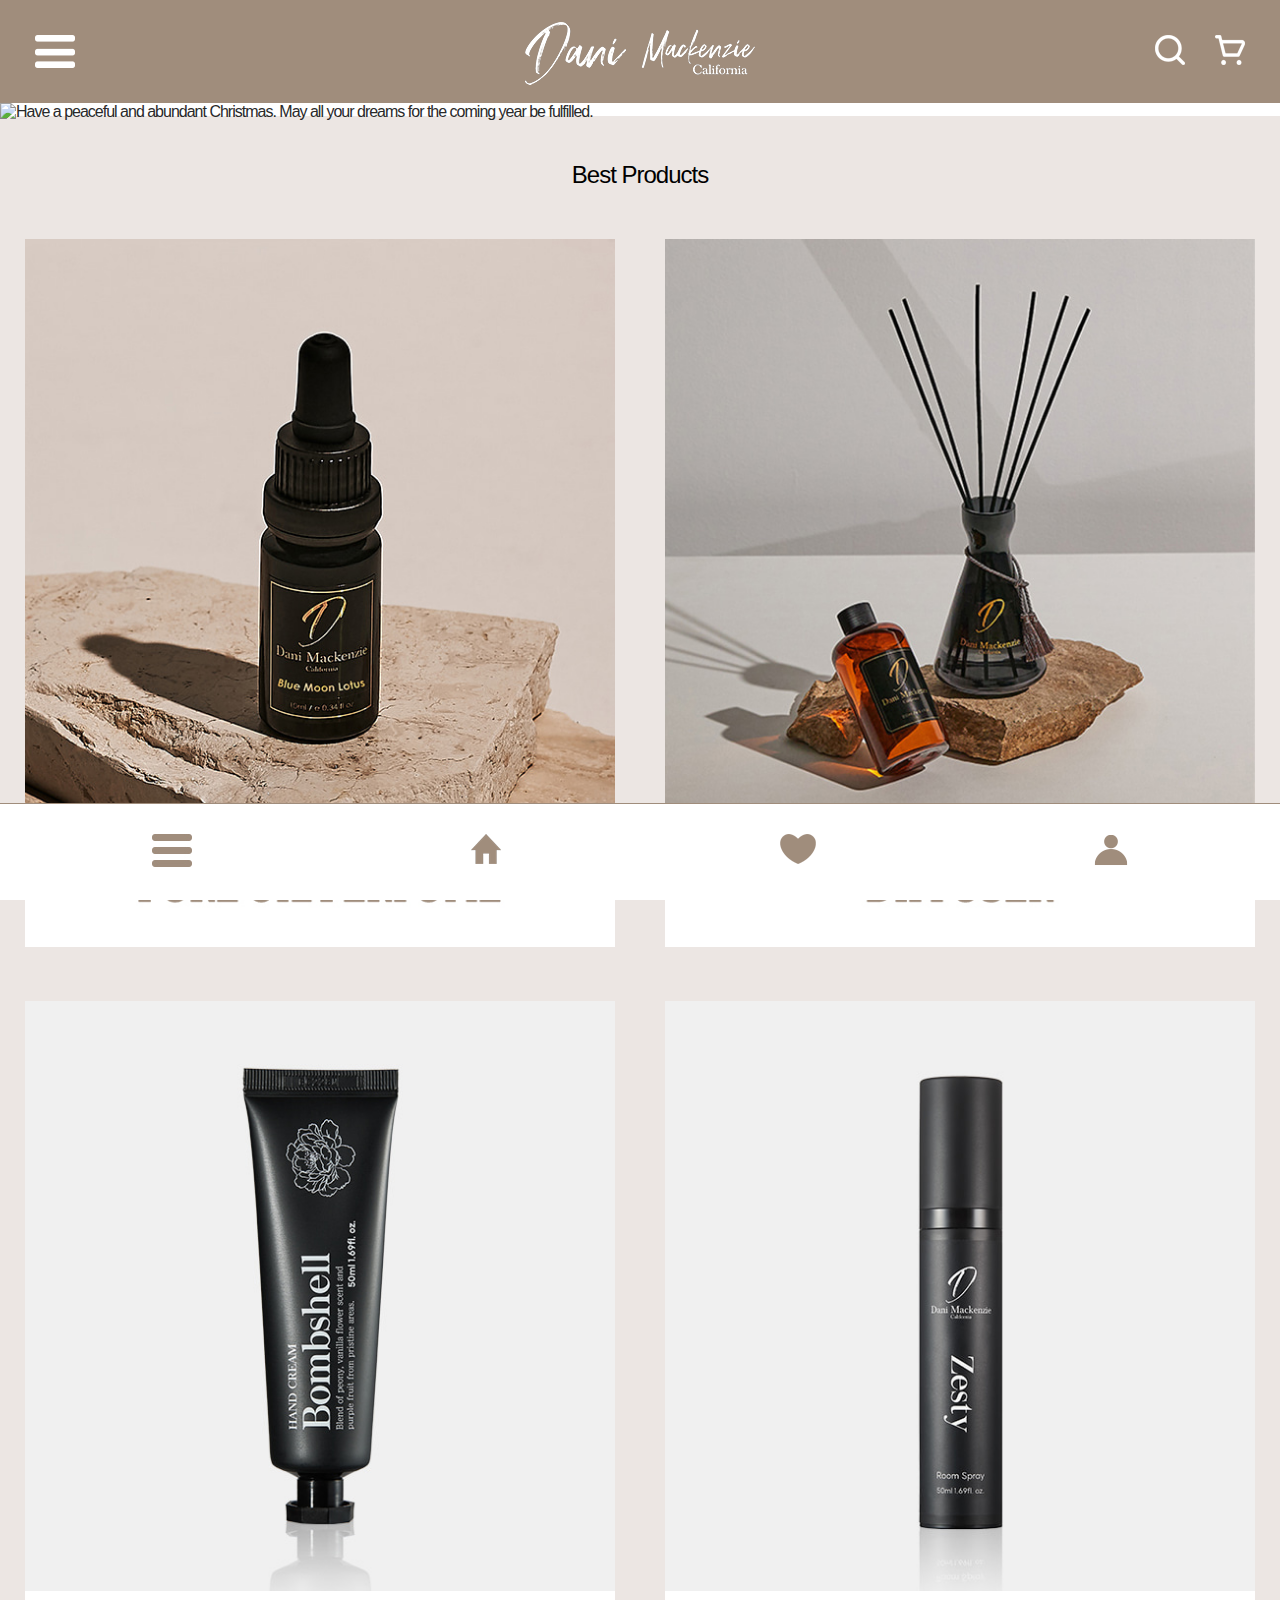
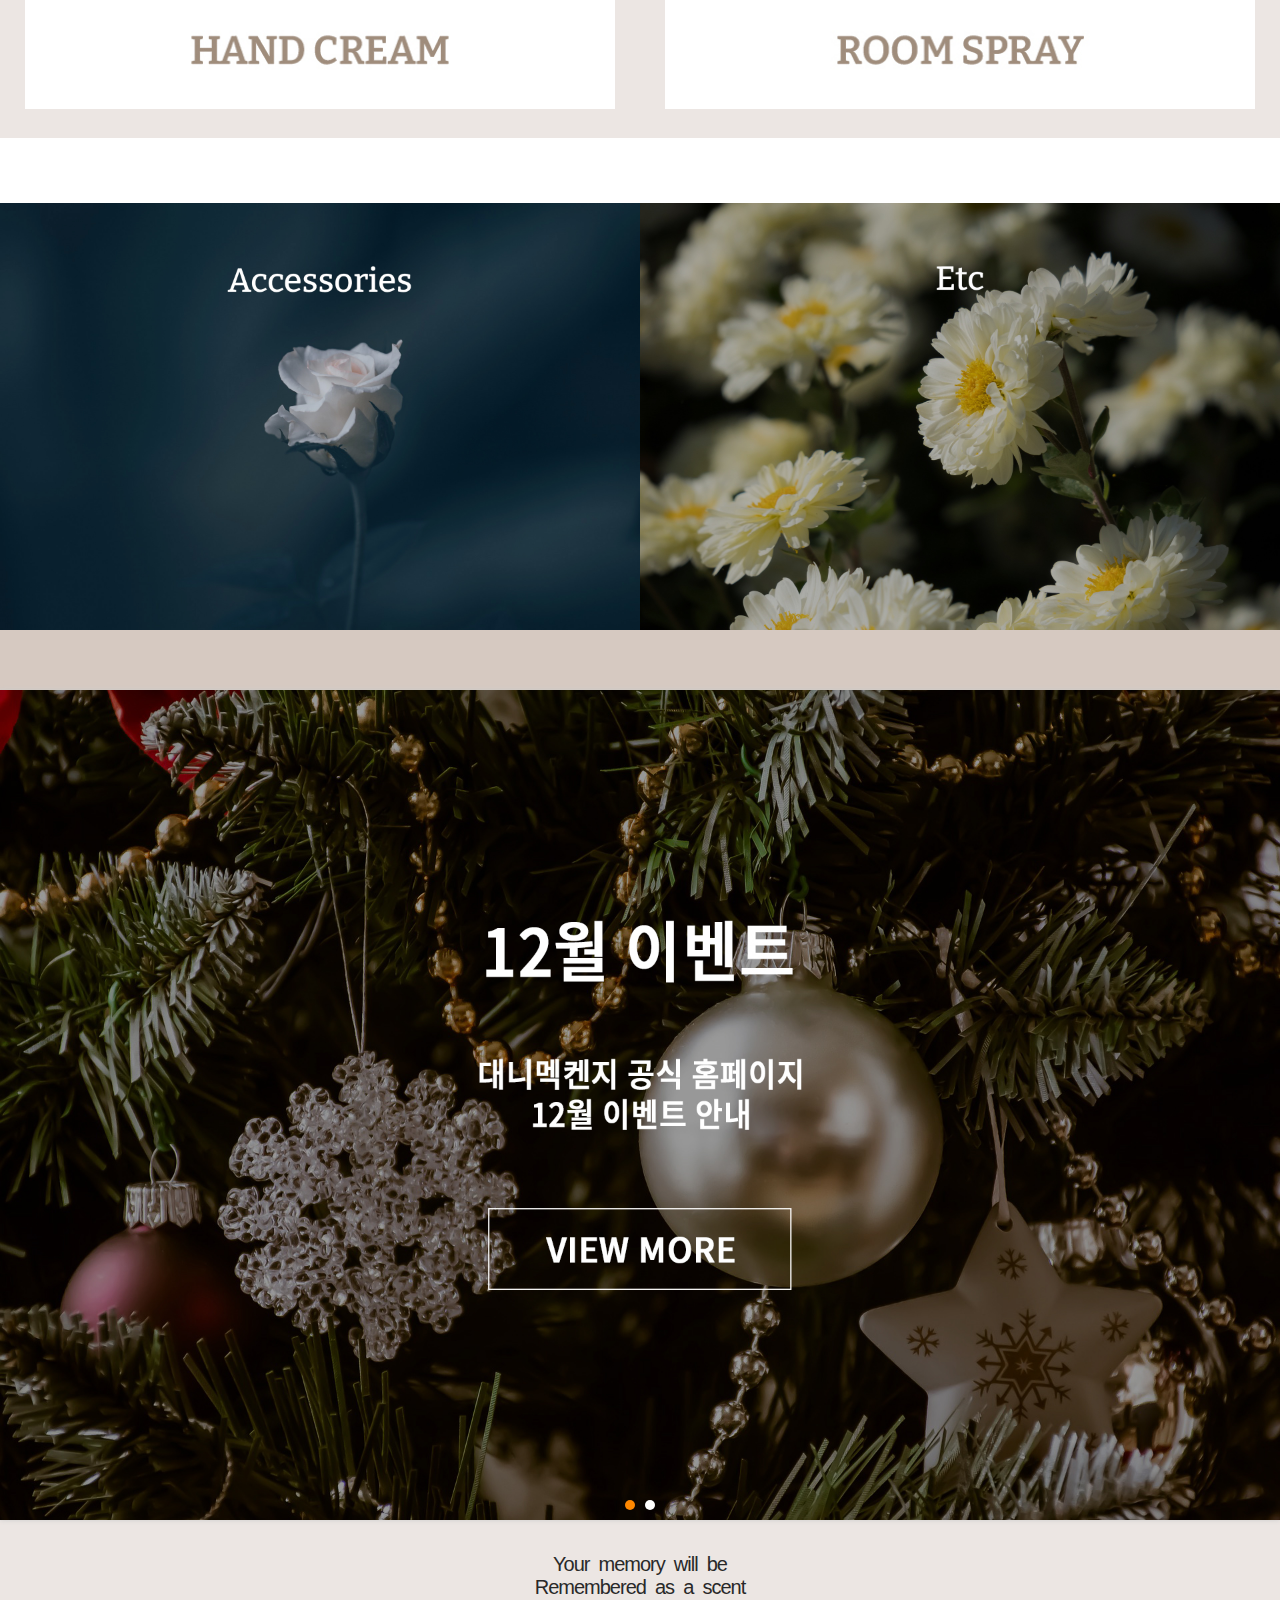
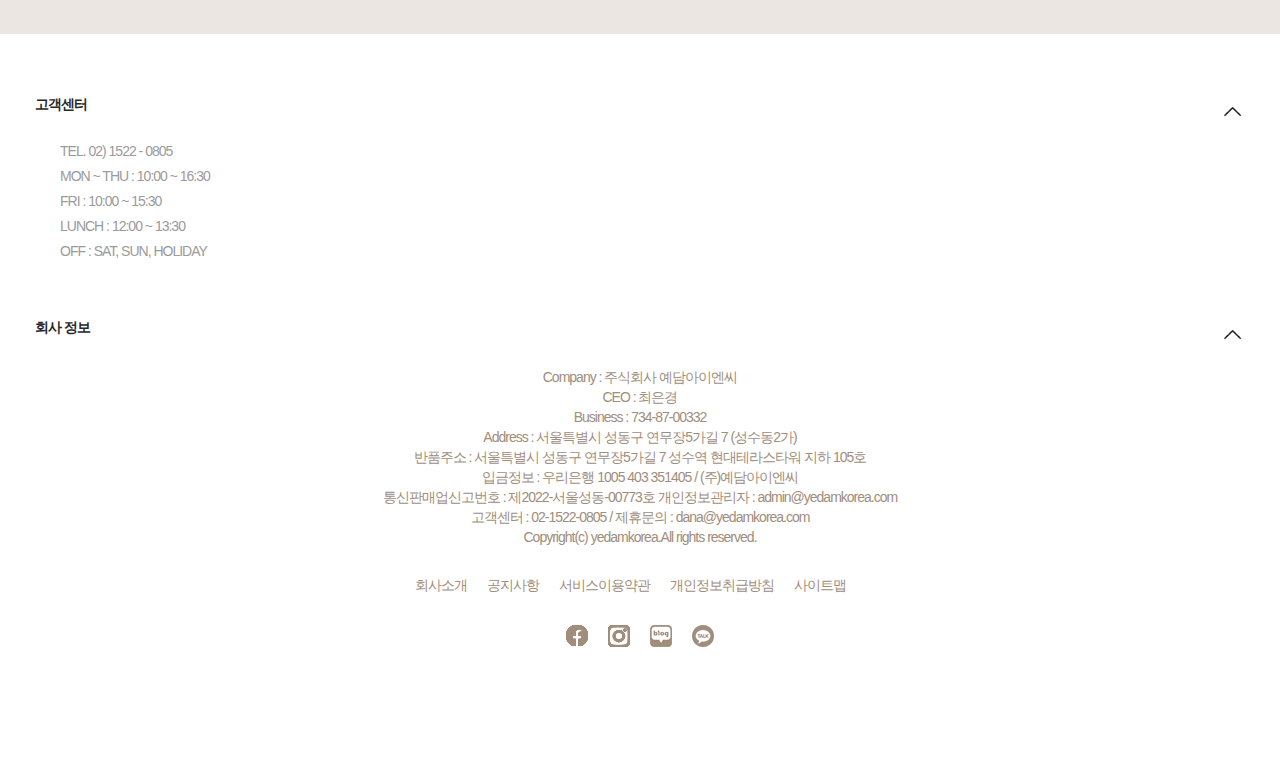
==== commit 919ed0e9: "하단고정메뉴생성, footer 변경" ====
--- a/index.html
+++ b/index.html
@@ -4,7 +4,7 @@
     <meta charset="UTF-8">
     <meta http-equiv="X-UA-Compatible" content="IE=edge">
     <meta name="viewport" content="width=device-width, initial-scale=1.0">
-    <title>대니멕켄지 Dani Mackenzie</title>
+    <title>(모바일)대니멕켄지 Dani Mackenzie</title>
     <link rel="stylesheet" type="text/css" href="css/css_reset.css">
     <link rel="stylesheet" type="text/css" href="css/main.css">
     <link rel="stylesheet" type="text/css" href="css/jquery.bxslider.css">
@@ -15,7 +15,22 @@
 <body>
     <header id="header" class="header">
         <h1 class="logo"><a href="#">대니멕켄지</a></h1>
-
+        <div class="gnb0">
+            <h2 class="hide">주요메뉴</h2>
+            <ul class="menu1">
+                <li><a class="gnb01" href="#">SHOP</a></li>
+                <li><a class="gnb02" href="#">STORE</a></li>
+                <li><a class="gnb02" href="#">EVENT</a></li>
+                <li><a class="gnb02" href="#">Q&A</a></li>
+            </ul>
+            <h2 class="hide">사용자 메뉴</h2>
+            <ul class="user_menu0">
+                <li><a href="#">LOGIN</a></li>
+                <li><a href="#">JOIN</a></li>
+                <li><a href="#">CART</a></li>
+                <li><a href="#">ORDER</a></li>
+            </ul>
+        </div>
         <div class="gnb_wrap">
             <nav class="gnb">
                 <h2 class="hide">주요메뉴</h2>
@@ -59,15 +74,16 @@
             </nav>
         </div>
         <a href="#none" class="gnb_btn">메뉴 열기</a>
-        <!-- <section class="fixed_menu">
+        <section class="fixed_menu">
             <h2 class="hide">편의 메뉴</h2>
             <ul>
-                <li><a href="#">메뉴 열기</a></li>
-                <li><a href="#">홈</a></li>
-                <li><a href="#">찜 목록</a></li>
-                <li><a href="#">마이페이지</a></li>
-            </ul>
-        </section> -->
+                <li><a href="#" class="f_m1">메뉴 열기</a></li>
+                <li><a href="#" class="f_m2">홈</a></li>
+                <li><a href="#" class="f_m3">찜 목록</a></li>
+                <li><a href="#" class="f_m4">마이페이지</a></li>
+            </ul>
+        </section>
+        
         <div class="sch_menu">
             <a class="search" href="#">검색창 열기</a>
             <a class="cart" href="#">장바구니</a>
@@ -108,12 +124,16 @@
         <h2 class="hide">상품 카테고리</h2>
         <section class="b_prod">
             <h3 class="bp">Best Products</h3>
-            <ul>
-                <li><a href="#" class="bp_1"><img src="images/bp01.jpg" alt="PURE OIL PERFUME"></a></li>
-                <li><a href="#" class="bp_2"><img src="images/bp02.jpg" alt="DIFFUSER"></a></li>
-                <li><a href="#" class="bp_3"><img src="images/bp03.jpg" alt="HAND CREAM"></a></li>
-                <li><a href="#" class="bp_4"><img src="images/bp04.jpg" alt="ROOM SPRAY"></a></li>
-            </ul>
+            <div class="bp1_wrap">
+                <div class="bp2">
+                    <p><a href="#" class="bp_1"><img src="images/bp01.jpg" alt="PURE OIL PERFUME"></a></p>
+                    <p><a href="#" class="bp_2"><img src="images/bp02.jpg" alt="DIFFUSER"></a></p>
+                </div>
+                <div class="bp3">
+                    <p><a href="#" class="bp_3"><img src="images/bp03.jpg" alt="HAND CREAM"></a></p>
+                    <p><a href="#" class="bp_4"><img src="images/bp04.jpg" alt="ROOM SPRAY"></a></p>
+                </div>
+            </div>
 
         </section>
         <div class="e_wrap">
@@ -159,16 +179,18 @@
         </div>
         
         <div class="f_info">
-        <h2 class="hide">회사 정보</h2>
-            <p>Company : 주식회사 예담아이엔씨</p>
-            <p>CEO : 최은경</p>
-            <p>Business : 734-87-00332</p>
-            <address>Address : 서울특별시 성동구 연무장5가길 7 (성수동2가)</address>
-            <p>반품주소 : 서울특별시 성동구 연무장5가길 7 성수역 현대테라스타워 지하 105호</p>
-            <p>입금정보 : 우리은행 1005 403 351405 / (주)예담아이엔씨</p>
-            <p>통신판매업신고번호 : 제2022-서울성동-00773호 개인정보관리자 : admin@yedamkorea.com</p>
-            <p>고객센터 : 02-1522-0805 / 제휴문의 : dana@yedamkorea.com</p>
-            <p>Copyright(c) yedamkorea.All rights reserved.</p>
+        <h2 class="comp">회사 정보</h2>
+            <div class="f_info1">
+                <p>Company : 주식회사 예담아이엔씨</p>
+                <p>CEO : 최은경</p>
+                <p>Business : 734-87-00332</p>
+                <address>Address : 서울특별시 성동구 연무장5가길 7 (성수동2가)</address>
+                <p>반품주소 : 서울특별시 성동구 연무장5가길 7 성수역 현대테라스타워 지하 105호</p>
+                <p>입금정보 : 우리은행 1005 403 351405 / (주)예담아이엔씨</p>
+                <p>통신판매업신고번호 : 제2022-서울성동-00773호 개인정보관리자 : admin@yedamkorea.com</p>
+                <p>고객센터 : 02-1522-0805 / 제휴문의 : dana@yedamkorea.com</p>
+                <p>Copyright(c) yedamkorea.All rights reserved.</p>
+            </div>
         </div>
 
         <section class="f_link">
--- a/css/main.css
+++ b/css/main.css
@@ -1,6 +1,3 @@
-.footer{
-    /* display:none; */
-}
 /* 모바일 */
 .header{
     /* width:767px; */
@@ -23,10 +20,13 @@
     background:url(../images/m_logo.png)no-repeat;
     text-indent:-9999px
 }
+.gnb0{
+    display:none
+}
 .gnb_wrap{
     position:absolute;
     width:100%;
-    height:900px;
+    height:2000px;
     left:0;top:-2px;
     background:#d6c9c1;
     z-index:10;
@@ -110,6 +110,54 @@
     position:relative;
     top:-160px;
     float:right;
+}
+
+.fixed_menu{
+    position:fixed;
+    border-top:1px solid#a08d7c;
+    background:#fff;
+    left:0;
+    right:0;
+    bottom:0;
+    height:6rem;
+    z-index:100
+}
+.fixed_menu ul{
+    display:flex;
+    justify-content:center;
+    margin-left:35px;
+    margin-right:35px;
+}
+.fixed_menu li{
+    padding:30px 11.5% 30px 11.5%;
+}
+.f_m1{
+    display:block;
+    width:41px;
+    height:33px;
+    background:url(../images/fm_menu.png)no-repeat;
+    text-indent:-9999px;
+}
+.f_m2{
+    display:block;
+    width:30px;
+    height:30px;
+    background:url(../images/fm_home.png)no-repeat;
+    text-indent:-9999px;
+}
+.f_m3{
+    display:block;
+    width:36px;
+    height:30px;
+    background:url(../images/fm_wish.png)no-repeat;
+    text-indent:-9999px;
+}
+.f_m4{
+    display:block;
+    width:34px;
+    height:32px;
+    background:url(../images/fm_my.png)no-repeat;
+    text-indent:-9999px;
 }
 .sch_menu{
     position:relative;
@@ -200,7 +248,6 @@
     margin-top:-155px;
     right:35px
 }
-
 .content{
     clear:both;
     width:100%;
@@ -223,12 +270,11 @@
     font-weight:500;
     text-align:center
 }
-.b_prod ul{
+.b_prod div{
     margin:auto;
     text-align:center;
-    display:flex;
-}
-.b_prod li{
+}
+.b_prod p{
     display:inline-block;
     margin:25px;
     width:70%;
@@ -238,8 +284,14 @@
 }
 .e_line{
     width:100%;
-    height:100px;
+    height:60px;
     background:#d6c9c1;
+}
+.bp2{
+    display:flex
+}
+.bp3{
+    display:flex
 }
 .e_prod{
     clear:both;
@@ -273,7 +325,6 @@
     /* display:none */
 }
 .b_story{
-    margin-top:-4px;
     height:114px;
     background:#ece6e3;
 }
@@ -323,7 +374,33 @@
 .customer li a{
     color:#9c9a9b;
 }
-.f_info{
+.f_info h2{
+    display:block;
+    position:relative;
+    color:#292929;
+    font-size:14px;
+    margin-top:30px;
+    margin-left:35px
+}
+.comp::after{
+    content:"";
+    text-align:center;
+    transform:rotate(-180deg);
+    transition:transform 120ms 200ms ease-out;
+    display:block;
+    position:absolute;
+    right:35px;
+    top:10px;
+    width:23px;
+    height:13px;
+    background:url(../images/cs_down.png)no-repeat 50% 50%;
+    background-size:auto 10px;
+}
+.on::after{
+    transform:rotate(0deg);
+    transition:transform 120ms 200ms ease-out;
+}
+.f_info1{
     margin-top:30px;
     color:#a08d7c;
     text-align:center;
@@ -346,4 +423,5 @@
 }
 .sns li{
     padding:30px 10px;
+    margin-bottom:100px;
 }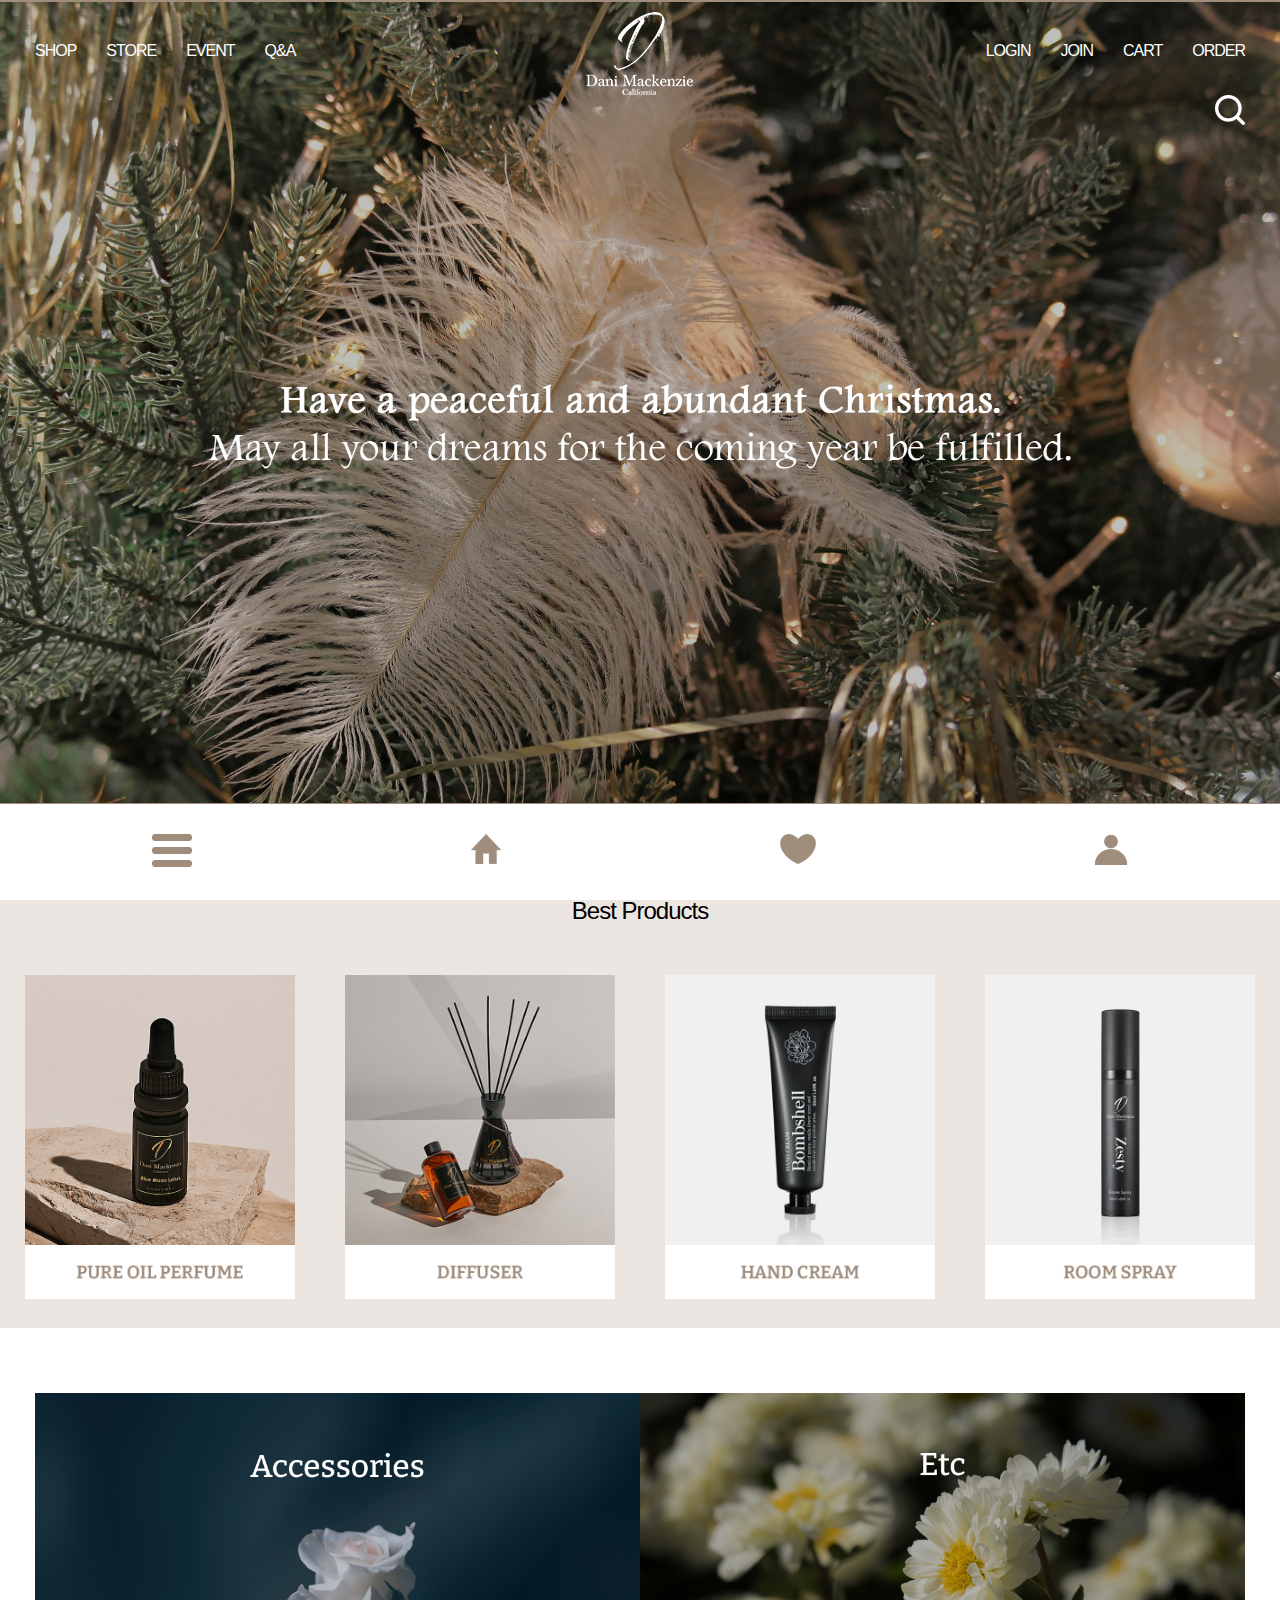
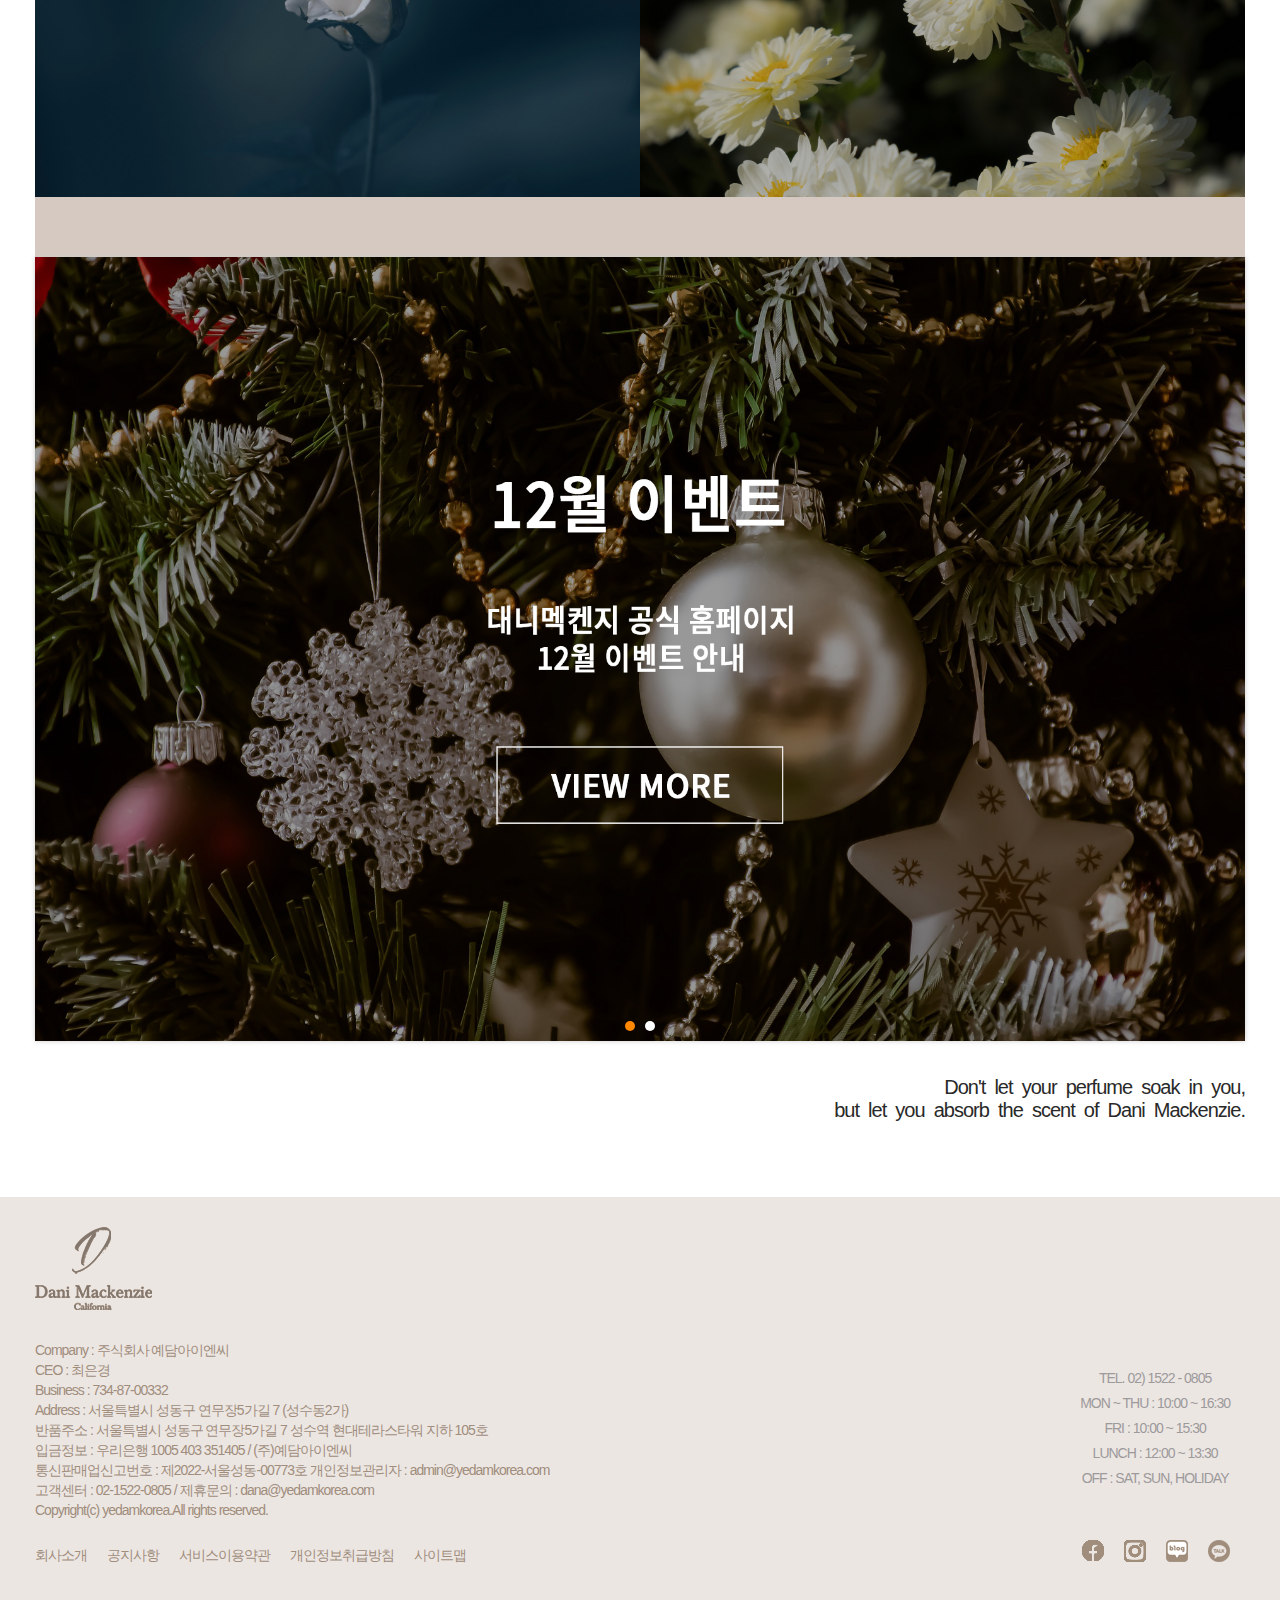
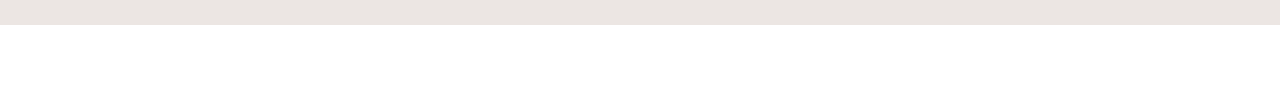
==== commit 7f131ae0: "메인홈 footer 오류 변경" ====
--- a/index.html
+++ b/index.html
@@ -4,12 +4,12 @@
     <meta charset="UTF-8">
     <meta http-equiv="X-UA-Compatible" content="IE=edge">
     <meta name="viewport" content="width=device-width, initial-scale=1.0">
-    <title>(모바일)대니멕켄지 Dani Mackenzie</title>
+    <title>(반응형)대니멕켄지 Dani Mackenzie</title>
     <link rel="stylesheet" type="text/css" href="css/css_reset.css">
-    <link rel="stylesheet" type="text/css" href="css/main.css">
+    <link rel="stylesheet" type="text/css" href="css/main_copy.css">
     <link rel="stylesheet" type="text/css" href="css/jquery.bxslider.css">
     <script src="js/jquery-3.6.1.min.js"></script>
-    <script src="js/main.js"></script>
+    <script src="js/main_copy.js"></script>
     <script src="js/jquery.bxslider.js"></script>
 </head>
 <body>
@@ -83,7 +83,6 @@
                 <li><a href="#" class="f_m4">마이페이지</a></li>
             </ul>
         </section>
-        
         <div class="sch_menu">
             <a class="search" href="#">검색창 열기</a>
             <a class="cart" href="#">장바구니</a>
@@ -116,7 +115,7 @@
     <main id="content" class="content">
         <div class="main_image">
         <h2 class="hide">주요소식</h2>
-        <a href="#"><img src="images/main_image.png" alt="Have a peaceful and abundant Christmas.
+        <a href="#"><img src="images/main_image01.jpg" alt="Have a peaceful and abundant Christmas.
         May all your dreams for the coming year be fulfilled."></a>
 
         </div>
@@ -136,6 +135,7 @@
             </div>
 
         </section>
+
         <div class="e_wrap">
             <section class="e_prod">
                 <h3 class="hide">Etc Products</h3>
@@ -154,19 +154,25 @@
                     <li><a href="#" class="event_2"><img src="images/event2.jpg" alt="멤버십 혜택 안내
                         대니멕켄지 공식 홈페이지 멤버십 혜택 안내"></a></li>
                 </ul>
-
             </section>
         </div>
 
         <div class="b_story">
         <h2 class="hide">브랜드 스토리</h2>
-            <p><a href="#">
-            Your&nbsp; memory&nbsp; will&nbsp; be<br>
-            Remembered&nbsp; as&nbsp; a&nbsp; scent</a></p>
+            <p class="b_story1"><a href="#">
+                Your&nbsp; memory&nbsp; will&nbsp; be<br>
+                Remembered&nbsp; as&nbsp; a&nbsp; scent
+            </a></p>
+            <p class="b_story2"><a href="#">
+                Don't&nbsp; let&nbsp; your&nbsp; perfume&nbsp; soak&nbsp; in&nbsp; you,<br>
+                but&nbsp; let&nbsp; you&nbsp; absorb&nbsp; the&nbsp; scent&nbsp; of&nbsp; Dani&nbsp; Mackenzie.
+            </a></p>
         </div>
     </main>
 
     <footer id="footer" class="footer">
+        <div class="f_wrap">
+            <!-- 템플릿 -->
         <div class="customer">
             <h2 class="cs">고객센터</h2>
             <ul>
@@ -192,6 +198,32 @@
                 <p>Copyright(c) yedamkorea.All rights reserved.</p>
             </div>
         </div>
+        <!-- 모바일 -->
+        <div class="customer1">
+            <h2 class="cs1">고객센터</h2>
+            <ul>
+                <li><a href="tel:15440805">TEL. 02) 1522 - 0805</a></li>
+                <li><p>MON ~ THU : 10:00 ~ 16:30</p></li>
+                <li><p>FRI : 10:00 ~ 15:30</p></li>
+                <li><p>LUNCH : 12:00 ~ 13:30</p></li>
+                <li><p>OFF : SAT, SUN, HOLIDAY</p></li>
+            </ul>
+        </div>
+        
+        <div class="f_info_1">
+        <h2 class="comp1">회사 정보</h2>
+            <div class="f_info1_1">
+                <p>Company : 주식회사 예담아이엔씨</p>
+                <p>CEO : 최은경</p>
+                <p>Business : 734-87-00332</p>
+                <address>Address : 서울특별시 성동구 연무장5가길 7 (성수동2가)</address>
+                <p>반품주소 : 서울특별시 성동구 연무장5가길 7 성수역 현대테라스타워 지하 105호</p>
+                <p>입금정보 : 우리은행 1005 403 351405 / (주)예담아이엔씨</p>
+                <p>통신판매업신고번호 : 제2022-서울성동-00773호 개인정보관리자 : admin@yedamkorea.com</p>
+                <p>고객센터 : 02-1522-0805 / 제휴문의 : dana@yedamkorea.com</p>
+                <p>Copyright(c) yedamkorea.All rights reserved.</p>
+            </div>
+        </div>
 
         <section class="f_link">
             <h3 class="hide">사이트 이용약관</h3>
@@ -213,6 +245,7 @@
                 <li><a href="#" class="sns4"><img src="images/f_kakao.png" src="카카오톡 채널"></a></li>
             </ul>
         </section>
+    </div>
     </footer>
 </body>
 </html>--- a/css/main_copy.css
+++ b/css/main_copy.css
@@ -0,0 +1,621 @@
+/* 태블릿 */
+.header{
+    height:103px;
+    border-top:2px solid#a08d7c;
+    box-sizing:border-box;
+    margin:auto;
+    position:relative;
+    z-index:1;
+}
+.logo{
+    width:117px;
+    height:83px;
+    margin:10px auto 0;
+}
+.logo a{
+    display:block;
+    width:117px;
+    height:83px;
+    background:url(../images/logo.png)no-repeat;
+    text-indent:-9999px
+}
+.gnb0{
+    margin-left:20px;
+    margin-right:20px;
+}
+.gnb0 > ul{
+    display:flex;
+    margin-top:-53px
+}
+.gnb0 ul > li{
+    font-size:16px;
+    font-weight:500;
+}
+.gnb0 a{
+    color:#fff;
+    padding:15px
+}
+.user_menu0{
+    float:right;
+    position:relative;
+    top:35px;
+}
+.gnb_wrap{
+    position:absolute;
+    width:100%;
+    height:2000px;
+    left:0;top:-2px;
+    background:#d6c9c1;
+    z-index:10;
+    /* 숨기기 */
+    display:none
+}
+.gnb{
+    margin-top:207px;
+    margin-left:35px;
+    margin-right:35px;
+}
+.gnb a{
+    color:#fff
+}
+.menu li{
+    margin-left:53px;
+    font-size:26px;
+    font-weight:500;
+}
+#shop_cate a{
+    margin-left:35px;
+    font-size:16px;
+    color:#a08d7c;
+}
+.gnb2{
+    margin-top:30px;
+}
+.user_menu{
+    font-size:18px;
+    font-weight:500;
+    margin-top:-600px;
+}
+.user_menu li{
+    float:left;
+    margin-right:30px;
+}
+.search_box1{
+    clear:both
+}
+.search_box1 fieldset{
+    border:none;
+    padding:0;
+}
+.search_box1 button{
+    width:30px;
+    height:30px;
+    background:url(../images/search.png)no-repeat;
+    text-indent:-9999px;
+    border:0 none;
+    position:relative;
+    top:-40px;
+    cursor:pointer;
+    float:right
+}
+.search_box1 input{
+    margin-top:60px;
+    width:100%;
+    height:40px;
+    font-size:14px;
+    box-sizing:border-box;
+    background:#d6c9c1;
+    border:0 none;
+    border-bottom:2px solid#fff;
+    outline:0 none
+}
+.gnb_exit{
+    display:block;
+    width:35px;
+    height:35px;
+    background:url(../images/exit.png)no-repeat;
+    text-indent:-9999px;
+    position:relative;
+    top:-160px;
+    float:right;
+}
+.fixed_menu{
+    position:fixed;
+    border-top:1px solid#a08d7c;
+    background:#fff;
+    left:0;
+    right:0;
+    bottom:0;
+    height:6rem;
+    z-index:100
+}
+.fixed_menu ul{
+    display:flex;
+    justify-content:center;
+    margin-left:35px;
+    margin-right:35px;
+}
+.fixed_menu li{
+    padding:30px 11.5% 30px 11.5%;
+}
+.f_m1{
+    display:block;
+    width:41px;
+    height:33px;
+    background:url(../images/fm_menu.png)no-repeat;
+    text-indent:-9999px;
+}
+.f_m2{
+    display:block;
+    width:30px;
+    height:30px;
+    background:url(../images/fm_home.png)no-repeat;
+    text-indent:-9999px;
+}
+.f_m3{
+    display:block;
+    width:36px;
+    height:30px;
+    background:url(../images/fm_wish.png)no-repeat;
+    text-indent:-9999px;
+}
+.f_m4{
+    display:block;
+    width:34px;
+    height:32px;
+    background:url(../images/fm_my.png)no-repeat;
+    text-indent:-9999px;
+}
+/* .search_box1, .gnb_exit,  */.gnb_btn, .cart{
+    display:none
+}
+.search{
+    display:block;
+    width:30px;
+    height:30px;
+    background:url(../images/search.png)no-repeat;
+    text-indent:-9999px;
+    float:right;
+    margin-right:35px;
+    margin-top:35px;
+}
+.search_box2{
+    width:450px;
+    position:absolute;
+    top:130px;
+    right:35px;
+    /* 숨기기 */
+    display:none
+}
+.search_box2 form{
+    width:100%;
+    height:210px;
+    background:#fff;
+    position:relative;
+    z-index:10;
+    
+}
+.search_box2 fieldset{
+    border:none;
+    padding:0;
+    margin-left:60px;
+    margin-right:60px;
+}
+.search_box2 input{
+    width:100%;
+    height:40px;
+    font-size:14px;
+    box-sizing:border-box;
+    border:0 none;
+    border-bottom:2px solid#000;
+    outline:0 none;
+    margin-top:60px;
+}
+.search_box2 button{
+    width:30px;
+    height:30px;
+    background:url(../images/search_black.png)no-repeat;
+    text-indent:-9999px;
+    border:0 none;
+    cursor:pointer;
+    float:right;
+    position:relative;
+    top:-35px
+}
+.popular{
+    margin-top:20px;
+    margin-left:10px
+}
+.popular p{
+    margin-top:5px;
+    margin-left:15px;
+}
+.popular a{
+    margin-right:18px;
+    font-size:13px;
+}
+.sch_exit{
+    display:block;
+    width:20px;
+    height:20px;
+    background:url(../images/exit_black.png)no-repeat;
+    text-indent:-9999px;
+    background-size:cover;
+    position:absolute;
+    margin-top:-175px;
+    right:15px
+}
+/* 메인 */
+.content{
+    clear:both;
+    width:100%;
+    margin:auto;
+    position: relative;
+    top:-125px
+}
+.main_image img{
+    width:100%
+}
+.b_prod{
+    background:#ece6e3;
+    margin-top:-5px;
+    margin-bottom:65px;
+}
+.b_prod h3{
+    padding:45px 0 25px 0;
+    font-size:24px;
+    font-weight:500;
+    text-align:center
+}
+.b_prod div{
+    margin:auto;
+    text-align:center;
+    display:flex;
+}
+.b_prod p{
+    display:inline-block;
+    margin:25px;
+    width:70%;
+}
+.b_prod img{
+    width:100%
+}
+.e_wrap{
+    margin:0 35px 0 35px;
+}
+.e_prod{
+    clear:both;
+    font-size: 0;
+    letter-spacing: 0;
+    word-spacing: 0;
+}
+.e_prod ul{
+    text-align:center;
+}
+.e_prod li{
+    display:inline-block;
+    width:50%;
+}
+.e_prod img{
+    width:100%;
+}
+.e_line{
+    width:100%;
+    height:60px;
+    background:#d6c9c1;
+}
+.event{
+    clear:both;
+    /* width:50%; */
+    text-align:center;
+    margin:0 auto;
+}
+.event_1 img{
+    max-width: 100%;
+    width:100%;
+}
+.event_2 img{
+    max-width: 100%;
+    width:100%
+}
+.b_story1{
+    display:none;
+}
+.b_story2{
+    font-size:20px;
+    font-weight:500;
+    text-align:right;
+    margin-top:35px;
+    margin-right:35px;
+}
+.footer{
+    margin-top:-50px;
+    font-size:14px;
+}
+.f_wrap{
+    height:428px;
+    background:#ece6e3;
+    position:relative;
+}
+.cs{
+    display:none
+}
+.customer ul{
+    color:#9c9a9b;
+    padding:25px 0 25px 60px;
+    float:right;
+    margin-top:144px;
+    margin-right:50px;
+}
+.customer li{
+    line-height:25px;
+    text-align:center;
+}
+.customer li a{
+    color:#9c9a9b;
+}
+.f_info{
+    clear:both;
+    display:inline-block;
+    color:#a08d7c;
+    line-height:20px;
+    position:absolute;
+    margin-top:30px;
+    margin-left:35px;
+}
+.f_info h2{
+    width:117px;
+    height:83px;
+    background:url(../images/f_logo.png)no-repeat;
+    text-indent:-9999px
+}
+.f_info1{
+    margin-top:30px;
+}
+.customer1, .f_info_1{
+    display:none
+}
+.f_link{
+    position:relative;
+    top:350px;
+    margin-left:35px;
+}
+.f_link ul{
+    display:flex;
+}
+.f_link li a{
+    color:#a08d7c;
+    margin-right:20px;
+}
+.sns ul{
+    display:flex;
+    float:right;
+    position:relative;
+    top:295px;
+    right:-220px
+}
+.sns li{
+    padding:30px 10px;
+    margin-bottom:100px;
+}
+@media screen and (max-width:767px){
+    /* 모바일 */
+.header{
+    background:#a08d7c
+}
+.logo{
+    width:230px;
+    height:63px;
+    margin:20px auto 0;
+}
+.logo a{
+    width:230px;
+    height:63px;
+    background:url(../images/m_logo.png)no-repeat
+}
+.gnb0{
+    display:none
+}
+.gnb_btn{
+    display:block;
+    width:40px;
+    height:33px;
+    background:url(../images/menu.png)no-repeat;
+    text-indent:-9999px;
+    position:absolute;
+    left:35px;top:33px;
+}
+.sch_menu{
+    position:relative;
+    top:-50px;
+    float:right;
+}
+.search{
+    display:block;
+    width:30px;
+    height:30px;
+    background:url(../images/search.png)no-repeat;
+    text-indent:-9999px;
+    border:0 none;
+    float:left;
+    margin-right:30px;
+    margin-top:0
+}
+.cart{
+    display:block;
+    width:30px;
+    height:30px;
+    background:url(../images/m_cart.png)no-repeat;
+    text-indent:-9999px;
+    float:left;
+    margin-right:35px;
+}
+.search_box2{
+    width:100%;
+    margin-top:18px;
+    position:static;
+    /* 숨기기 */
+    display:none;
+}
+.search_box2 form{
+    z-index:1;
+    /* 숨기기 아이콘 사라지면 이걸로 바꿔서 jquery 해보기 */
+    /* display:none; */
+}
+.popular{
+    margin-left:60px;
+}
+.popular p{
+    margin-top:10px;
+    margin-left:0
+}
+.popular a{
+    margin-right:0;
+    margin-left:20px;
+    font-size:14px
+}
+.sch_exit{
+    margin-top:-155px;
+    right:35px
+}
+.content{
+    top:-12px
+}
+.b_prod div{
+    display:block
+}
+.bp1_wrap div{
+    display:flex
+}
+.bp2{
+    display:flex
+}
+.bp3{
+    display:flex
+}
+.b_story{
+    height:114px;
+    background:#ece6e3;
+}
+.b_story1{
+    display:block;
+}
+.b_story2{
+    display:none
+}
+.b_story p{
+    font-size:20px;
+    font-weight:500;
+    text-align:center;
+    padding:33px 0;
+}
+.footer{
+    margin-top:50px;
+}
+.f_wrap{
+    height:auto;
+    background:none;
+    position:static
+}
+.customer, .f_info{
+    display:none
+}
+.cs1{
+    display:block;
+    position:relative;
+    color:#292929;
+    font-size:14px;
+    margin-left:35px
+}
+.cs1::after{
+    content:"";
+    text-align:center;
+    transform:rotate(-180deg);
+    transition:transform 120ms 200ms ease-out;
+    display:block;
+    position:absolute;
+    right:35px;
+    top:10px;
+    width:23px;
+    height:13px;
+    background:url(../images/cs_down.png)no-repeat 50% 50%;
+    background-size:auto 10px;
+}
+.on::after{
+    transform:rotate(0deg);
+    transition:transform 120ms 200ms ease-out;
+}
+.customer1{
+    display:block
+}
+.customer1 ul{
+    color:#9c9a9b;
+    padding:25px 0 25px 60px;
+    margin:0 0 20px 0
+}
+.customer1 li{
+    line-height:25px;
+    text-align:left
+}
+.customer1 li a{
+    color:#9c9a9b;
+}
+.f_info_1{
+    display:block;
+    position:static;
+    margin-top:0;
+    margin-left:0;
+}
+.f_info_1 h2{
+    display:block;
+    text-indent:0;
+    width:auto;
+    height:auto;
+    background:transparent;
+    position:relative;
+    color:#292929;
+    font-size:14px;
+    margin-top:30px;
+    margin-left:35px
+}
+.comp1::after{
+    content:"";
+    text-align:center;
+    transform:rotate(-180deg);
+    transition:transform 120ms 200ms ease-out;
+    display:block;
+    position:absolute;
+    right:35px;
+    top:10px;
+    width:23px;
+    height:13px;
+    background:url(../images/cs_down.png)no-repeat 50% 50%;
+    background-size:auto 10px;
+}
+.on::after{
+    transform:rotate(0deg);
+    transition:transform 120ms 200ms ease-out;
+}
+.f_info1_1{
+    margin-top:30px;
+    color:#a08d7c;
+    text-align:center;
+    line-height:20px
+}
+.f_link{
+    position:static;
+    top:0;
+    margin-top:30px;
+    margin-left:0
+}
+.f_link ul{
+    justify-content:center;
+}
+.sns ul{
+    justify-content:center;
+    float:none;
+    position:static;
+    top:0;
+    right:0
+}
+}